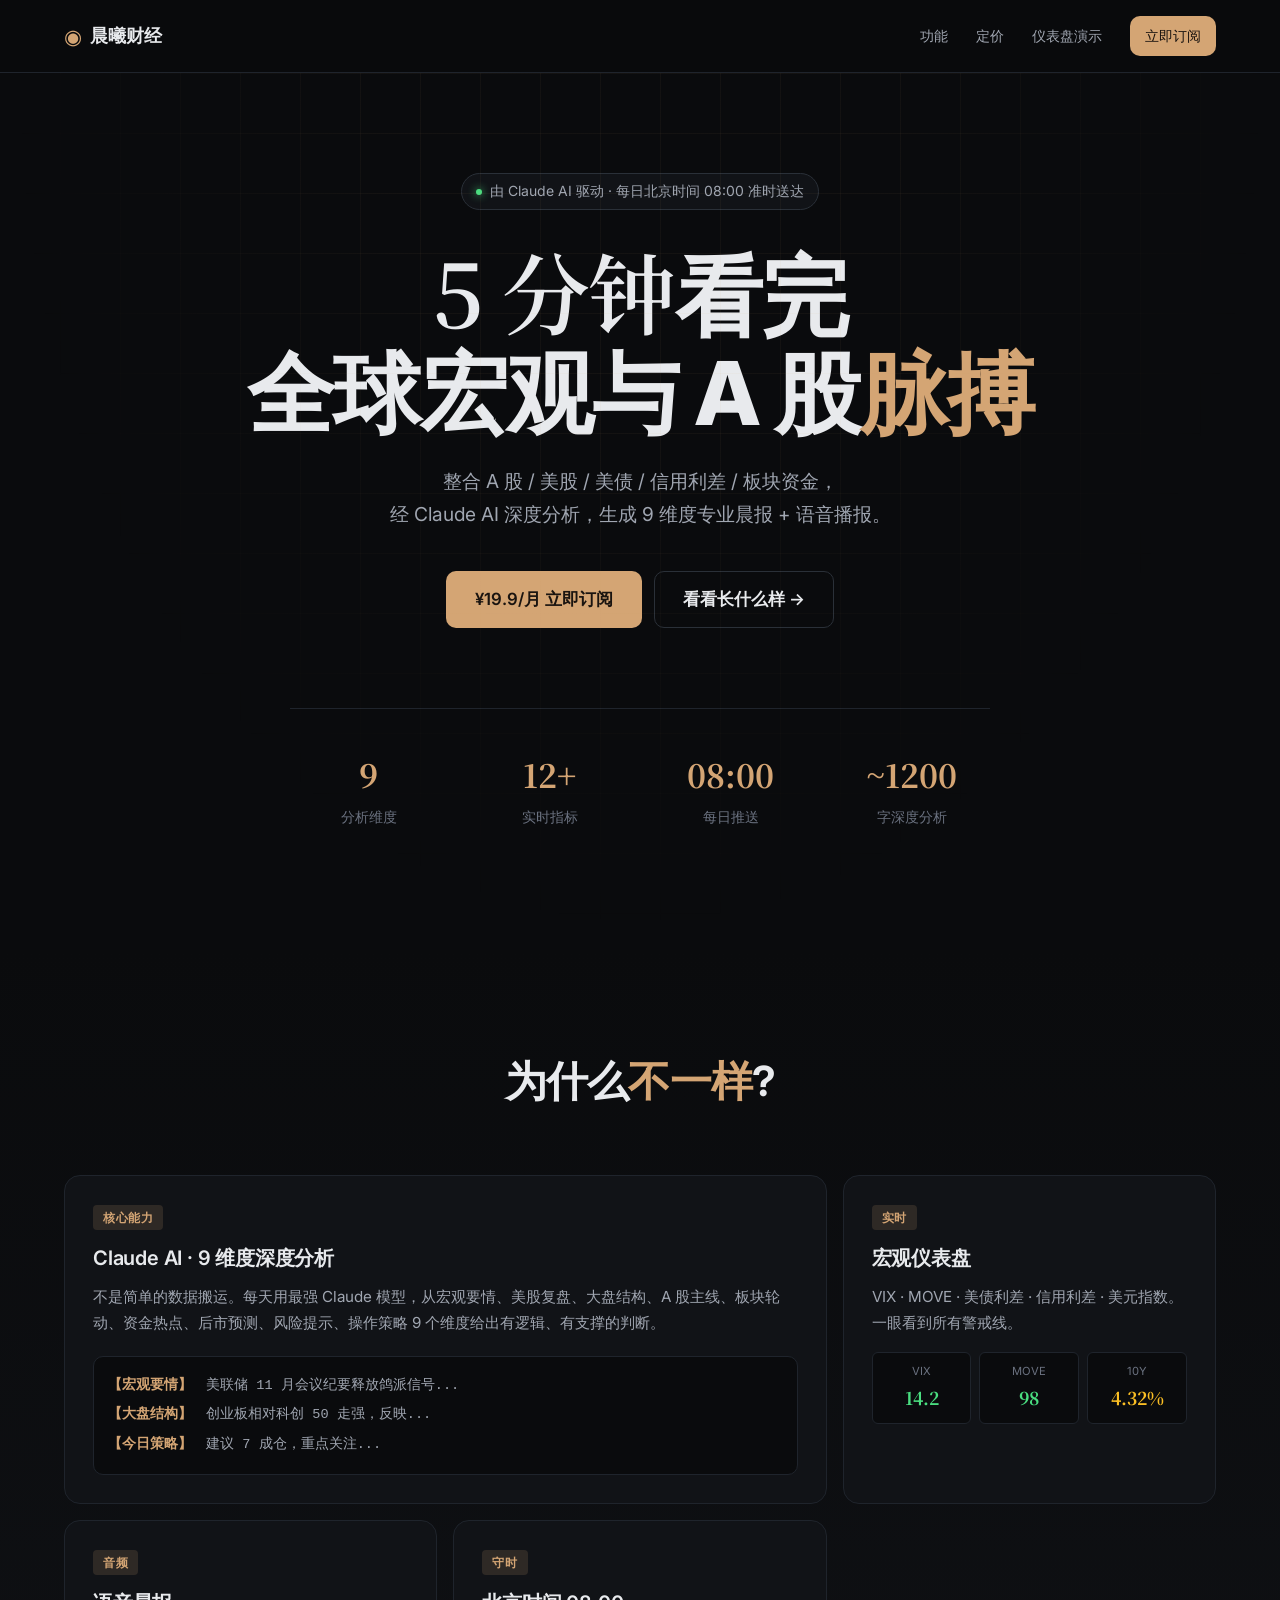
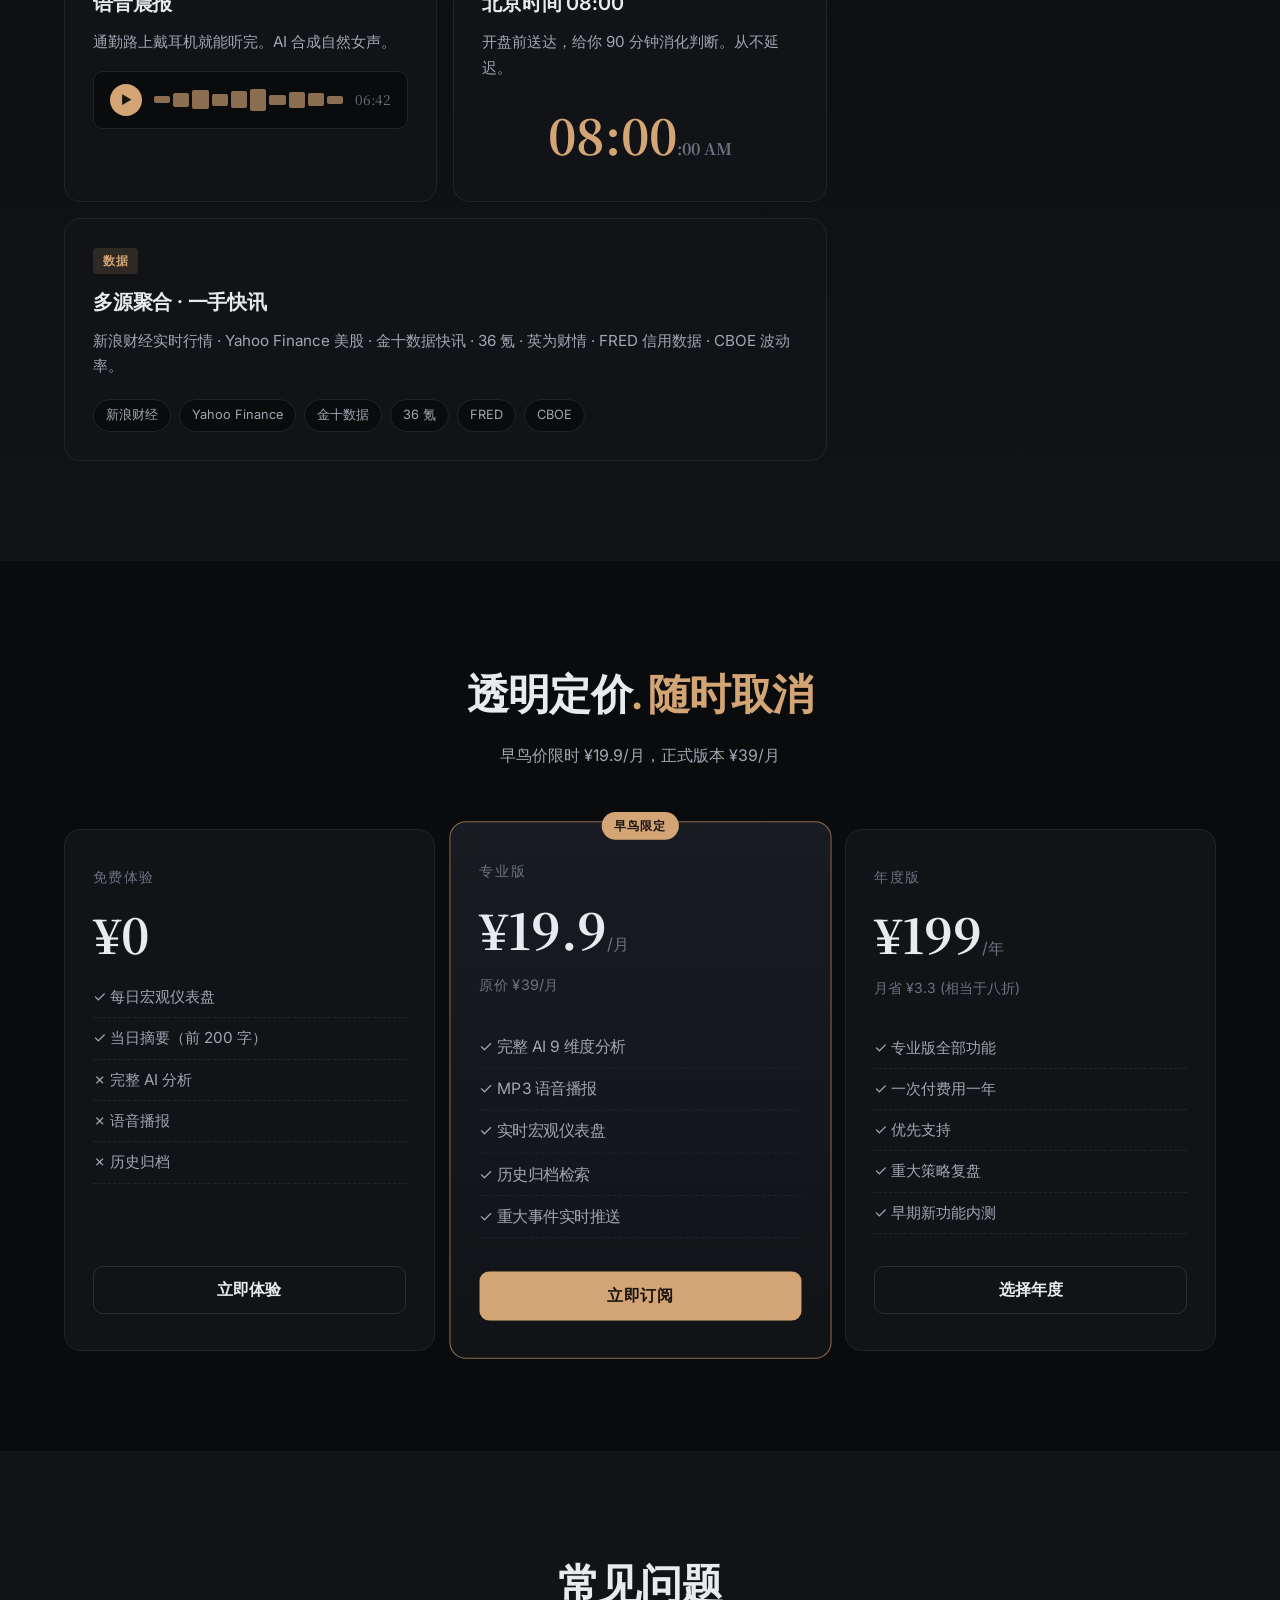
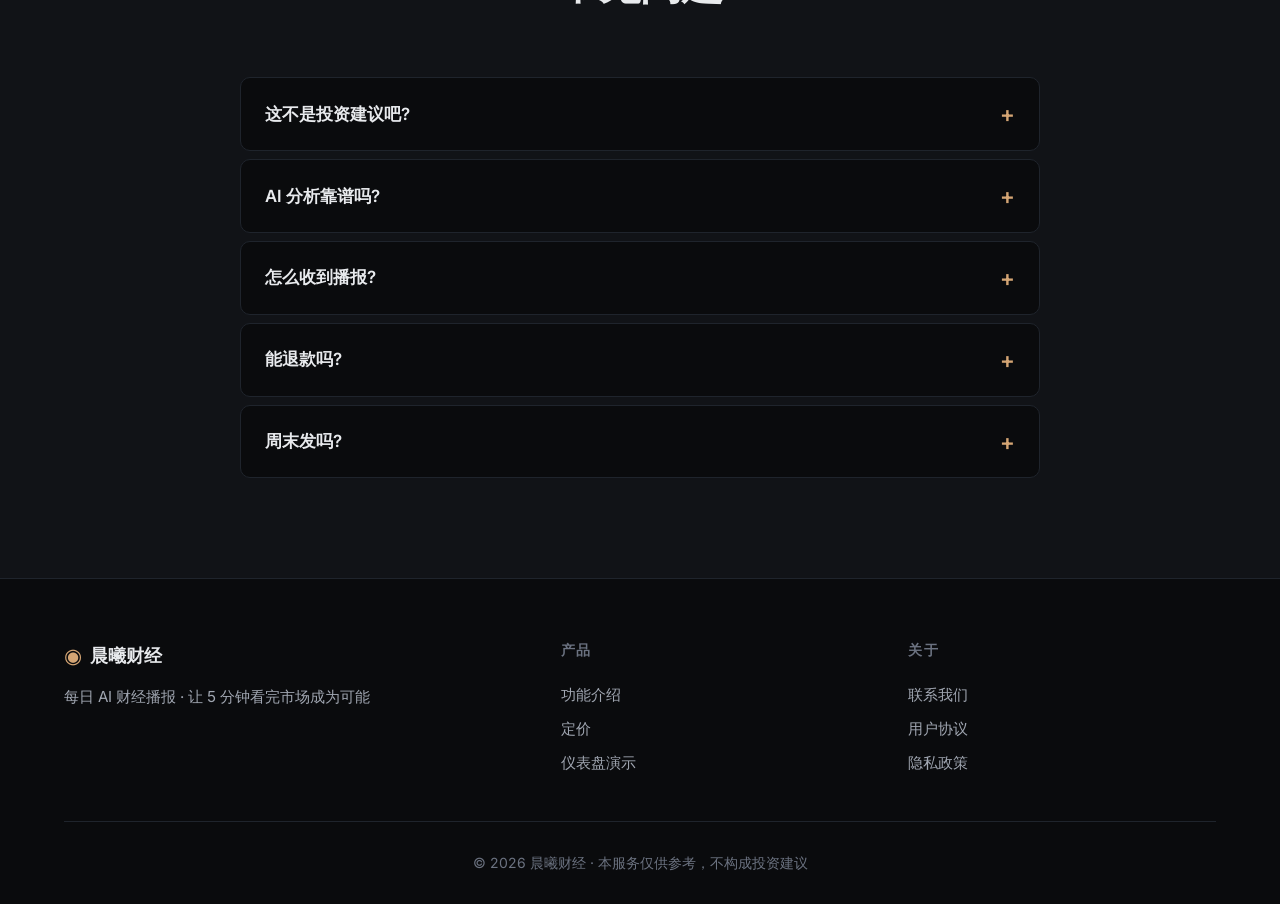
==== index.html @ 28cf6601 "feat: 晨曦财经落地页 + 仪表盘 MVP" ====
<!DOCTYPE html>
<html lang="zh-CN">
<head>
<meta charset="UTF-8">
<meta name="viewport" content="width=device-width, initial-scale=1.0">
<title>晨曦财经 · 每日 AI 财经播报</title>
<meta name="description" content="每日 AI 深度分析 + 实时宏观仪表盘。早上 8 点准时送达，让你 5 分钟看完全市场。">
<link rel="preconnect" href="https://fonts.googleapis.com">
<link rel="preconnect" href="https://fonts.gstatic.com" crossorigin>
<link href="https://fonts.googleapis.com/css2?family=Inter:wght@400;500;600;700;800&family=Noto+Serif+SC:wght@400;600;700&display=swap" rel="stylesheet">
<link rel="stylesheet" href="styles.css">
</head>
<body>

<!-- NAVBAR -->
<nav class="nav">
  <div class="container nav-inner">
    <a href="/" class="logo">
      <span class="logo-mark">◉</span>
      <span class="logo-text">晨曦财经</span>
    </a>
    <div class="nav-links">
      <a href="#features">功能</a>
      <a href="#pricing">定价</a>
      <a href="dashboard.html">仪表盘演示</a>
      <a href="#" class="btn-primary btn-sm">立即订阅</a>
    </div>
  </div>
</nav>

<!-- HERO -->
<section class="hero">
  <div class="container hero-inner">
    <div class="hero-tag">
      <span class="dot"></span>
      由 Claude AI 驱动 · 每日北京时间 08:00 准时送达
    </div>

    <h1 class="hero-title">
      <span class="serif">5 分钟</span>看完<br>
      全球宏观与 A 股<span class="accent">脉搏</span>
    </h1>

    <p class="hero-desc">
      整合 A 股 / 美股 / 美债 / 信用利差 / 板块资金，<br>
      经 Claude AI 深度分析，生成 9 维度专业晨报 + 语音播报。
    </p>

    <div class="hero-cta">
      <a href="#pricing" class="btn-primary btn-lg">¥19.9/月 立即订阅</a>
      <a href="dashboard.html" class="btn-ghost btn-lg">看看长什么样 →</a>
    </div>

    <div class="hero-meta">
      <div class="meta-item"><span class="meta-num">9</span><span class="meta-label">分析维度</span></div>
      <div class="meta-item"><span class="meta-num">12+</span><span class="meta-label">实时指标</span></div>
      <div class="meta-item"><span class="meta-num">08:00</span><span class="meta-label">每日推送</span></div>
      <div class="meta-item"><span class="meta-num">~1200</span><span class="meta-label">字深度分析</span></div>
    </div>
  </div>

  <!-- 装饰性背景 -->
  <div class="hero-grid"></div>
</section>

<!-- FEATURES (Bento) -->
<section id="features" class="features">
  <div class="container">
    <h2 class="section-title">为什么<span class="accent">不一样</span>?</h2>

    <div class="bento">
      <!-- 大格：AI 分析 -->
      <div class="bento-card span-2">
        <div class="card-tag">核心能力</div>
        <h3>Claude AI · 9 维度深度分析</h3>
        <p>不是简单的数据搬运。每天用最强 Claude 模型，从宏观要情、美股复盘、大盘结构、A 股主线、板块轮动、资金热点、后市预测、风险提示、操作策略 9 个维度给出有逻辑、有支撑的判断。</p>
        <div class="card-demo">
          <div class="demo-line"><span class="demo-tag">【宏观要情】</span> 美联储 11 月会议纪要释放鸽派信号...</div>
          <div class="demo-line"><span class="demo-tag">【大盘结构】</span> 创业板相对科创 50 走强，反映...</div>
          <div class="demo-line"><span class="demo-tag">【今日策略】</span> 建议 7 成仓，重点关注...</div>
        </div>
      </div>

      <!-- 仪表盘 -->
      <div class="bento-card">
        <div class="card-tag">实时</div>
        <h3>宏观仪表盘</h3>
        <p>VIX · MOVE · 美债利差 · 信用利差 · 美元指数。一眼看到所有警戒线。</p>
        <div class="indicator-mini">
          <div class="ind"><span>VIX</span><b class="green">14.2</b></div>
          <div class="ind"><span>MOVE</span><b class="green">98</b></div>
          <div class="ind"><span>10Y</span><b class="amber">4.32%</b></div>
        </div>
      </div>

      <!-- 语音播报 -->
      <div class="bento-card">
        <div class="card-tag">音频</div>
        <h3>语音晨报</h3>
        <p>通勤路上戴耳机就能听完。AI 合成自然女声。</p>
        <div class="audio-mock">
          <div class="audio-btn">▶</div>
          <div class="audio-wave">
            <span></span><span></span><span></span><span></span><span></span>
            <span></span><span></span><span></span><span></span><span></span>
          </div>
          <div class="audio-time">06:42</div>
        </div>
      </div>

      <!-- 准时 -->
      <div class="bento-card">
        <div class="card-tag">守时</div>
        <h3>北京时间 08:00</h3>
        <p>开盘前送达，给你 90 分钟消化判断。从不延迟。</p>
        <div class="time-mock">08:00<small>:00 AM</small></div>
      </div>

      <!-- 数据来源 -->
      <div class="bento-card span-2">
        <div class="card-tag">数据</div>
        <h3>多源聚合 · 一手快讯</h3>
        <p>新浪财经实时行情 · Yahoo Finance 美股 · 金十数据快讯 · 36 氪 · 英为财情 · FRED 信用数据 · CBOE 波动率。</p>
        <div class="sources">
          <span>新浪财经</span><span>Yahoo Finance</span><span>金十数据</span>
          <span>36 氪</span><span>FRED</span><span>CBOE</span>
        </div>
      </div>
    </div>
  </div>
</section>

<!-- PRICING -->
<section id="pricing" class="pricing">
  <div class="container">
    <h2 class="section-title">透明定价<span class="accent">. 随时取消</span></h2>
    <p class="section-desc">早鸟价限时 ¥19.9/月，正式版本 ¥39/月</p>

    <div class="plans">
      <div class="plan">
        <div class="plan-name">免费体验</div>
        <div class="plan-price">¥0</div>
        <ul class="plan-feat">
          <li>✓ 每日宏观仪表盘</li>
          <li>✓ 当日摘要（前 200 字）</li>
          <li>✗ 完整 AI 分析</li>
          <li>✗ 语音播报</li>
          <li>✗ 历史归档</li>
        </ul>
        <a href="#" class="btn-ghost btn-full">立即体验</a>
      </div>

      <div class="plan plan-pro">
        <div class="plan-badge">早鸟限定</div>
        <div class="plan-name">专业版</div>
        <div class="plan-price">¥19.9<small>/月</small></div>
        <div class="plan-old">原价 ¥39/月</div>
        <ul class="plan-feat">
          <li>✓ 完整 AI 9 维度分析</li>
          <li>✓ MP3 语音播报</li>
          <li>✓ 实时宏观仪表盘</li>
          <li>✓ 历史归档检索</li>
          <li>✓ 重大事件实时推送</li>
        </ul>
        <a href="#" class="btn-primary btn-full">立即订阅</a>
      </div>

      <div class="plan">
        <div class="plan-name">年度版</div>
        <div class="plan-price">¥199<small>/年</small></div>
        <div class="plan-old">月省 ¥3.3 (相当于八折)</div>
        <ul class="plan-feat">
          <li>✓ 专业版全部功能</li>
          <li>✓ 一次付费用一年</li>
          <li>✓ 优先支持</li>
          <li>✓ 重大策略复盘</li>
          <li>✓ 早期新功能内测</li>
        </ul>
        <a href="#" class="btn-ghost btn-full">选择年度</a>
      </div>
    </div>
  </div>
</section>

<!-- FAQ -->
<section class="faq">
  <div class="container">
    <h2 class="section-title">常见问题</h2>
    <div class="faq-list">
      <details>
        <summary>这不是投资建议吧?</summary>
        <p>对，本服务仅提供市场信息与 AI 分析参考，不构成任何投资建议。投资有风险，决策请自负。</p>
      </details>
      <details>
        <summary>AI 分析靠谱吗?</summary>
        <p>我们用的是 Anthropic Claude 旗舰模型，是目前公认推理能力最强的 AI 之一。它不预测涨跌，而是帮你结构化梳理当天的关键信息和影响逻辑。</p>
      </details>
      <details>
        <summary>怎么收到播报?</summary>
        <p>每天 08:00 你会在本网站看到当日完整播报。也可以扫码绑定微信，新内容实时通知。</p>
      </details>
      <details>
        <summary>能退款吗?</summary>
        <p>订阅后 7 天内全额退款，无需理由。</p>
      </details>
      <details>
        <summary>周末发吗?</summary>
        <p>工作日每天发。周末发周度复盘版。</p>
      </details>
    </div>
  </div>
</section>

<!-- FOOTER -->
<footer class="footer">
  <div class="container">
    <div class="footer-top">
      <div class="footer-brand">
        <div class="logo">
          <span class="logo-mark">◉</span>
          <span class="logo-text">晨曦财经</span>
        </div>
        <p>每日 AI 财经播报 · 让 5 分钟看完市场成为可能</p>
      </div>
      <div class="footer-links">
        <div>
          <h5>产品</h5>
          <a href="#features">功能介绍</a>
          <a href="#pricing">定价</a>
          <a href="dashboard.html">仪表盘演示</a>
        </div>
        <div>
          <h5>关于</h5>
          <a href="#">联系我们</a>
          <a href="#">用户协议</a>
          <a href="#">隐私政策</a>
        </div>
      </div>
    </div>
    <div class="footer-bottom">
      © 2026 晨曦财经 · 本服务仅供参考，不构成投资建议
    </div>
  </div>
</footer>

</body>
</html>
---- styles.css ----
/* ──────────────────────────────────────────────────
   晨曦财经 · 设计系统
   暗色金融主题 · 编辑感排版 · 数据驱动配色
   ────────────────────────────────────────────────── */

:root {
  /* 色板 */
  --bg:           #0a0b0d;
  --bg-elev:     #111317;
  --bg-elev-2:   #181b21;
  --border:       #1f242c;
  --border-strong:#2a3038;

  --text:         #e8eaed;
  --text-soft:    #a0a6b1;
  --text-mute:    #6b7280;

  --accent:       #d4a574;       /* 暖金 */
  --accent-soft:  #8a6e4f;
  --accent-glow:  rgba(212,165,116,0.15);

  --green:        #4ade80;
  --red:          #ef4444;
  --amber:        #fbbf24;
  --blue:         #60a5fa;

  /* 字体 */
  --font-sans:  'Inter', 'PingFang SC', system-ui, sans-serif;
  --font-serif: 'Noto Serif SC', 'Source Han Serif SC', serif;

  /* 尺度 */
  --r-sm: 6px;
  --r-md: 10px;
  --r-lg: 16px;
  --r-xl: 24px;

  --tx-hero:  clamp(2.5rem, 1rem + 6vw, 5.5rem);
  --tx-h2:    clamp(1.75rem, 1rem + 2vw, 2.75rem);
  --tx-h3:    1.25rem;
  --tx-body:  1rem;
  --tx-small: 0.875rem;

  --ease:     cubic-bezier(0.16, 1, 0.3, 1);
}

* { box-sizing: border-box; margin: 0; padding: 0; }
html { scroll-behavior: smooth; }

body {
  font-family: var(--font-sans);
  background: var(--bg);
  color: var(--text);
  line-height: 1.6;
  -webkit-font-smoothing: antialiased;
  overflow-x: hidden;
}

.container { max-width: 1200px; margin: 0 auto; padding: 0 24px; }
.serif { font-family: var(--font-serif); font-weight: 600; }
.accent { color: var(--accent); }
.green { color: var(--green); }
.red { color: var(--red); }
.amber { color: var(--amber); }

/* ── 按钮 ── */
.btn-primary, .btn-ghost {
  display: inline-flex;
  align-items: center;
  gap: 6px;
  padding: 10px 20px;
  border-radius: var(--r-md);
  font-weight: 600;
  text-decoration: none;
  transition: transform 0.2s var(--ease), background 0.2s, border-color 0.2s;
  cursor: pointer;
  border: 1px solid transparent;
  font-size: var(--tx-body);
}
.btn-primary {
  background: var(--accent);
  color: #1a1410;
}
.btn-primary:hover {
  background: #e3b787;
  transform: translateY(-1px);
}
.btn-ghost {
  background: transparent;
  color: var(--text);
  border-color: var(--border-strong);
}
.btn-ghost:hover {
  background: var(--bg-elev);
  border-color: var(--accent-soft);
}
.btn-sm  { padding: 8px 14px; font-size: var(--tx-small); }
.btn-lg  { padding: 14px 28px; font-size: 1.05rem; }
.btn-full { width: 100%; justify-content: center; }

/* ── 导航 ── */
.nav {
  position: sticky;
  top: 0;
  z-index: 50;
  background: rgba(10,11,13,0.85);
  backdrop-filter: blur(14px);
  border-bottom: 1px solid var(--border);
}
.nav-inner {
  display: flex;
  justify-content: space-between;
  align-items: center;
  padding-top: 16px;
  padding-bottom: 16px;
}
.logo {
  display: flex;
  align-items: center;
  gap: 8px;
  font-weight: 700;
  font-size: 1.1rem;
  color: var(--text);
  text-decoration: none;
}
.logo-mark {
  color: var(--accent);
  font-size: 1.3rem;
}
.nav-links {
  display: flex;
  align-items: center;
  gap: 28px;
}
.nav-links a {
  color: var(--text-soft);
  text-decoration: none;
  font-size: var(--tx-small);
  font-weight: 500;
  transition: color 0.2s;
}
.nav-links a:hover { color: var(--text); }
.nav-links .btn-primary { color: #1a1410; }

/* ── HERO ── */
.hero {
  position: relative;
  padding: 100px 0 120px;
  overflow: hidden;
}
.hero-grid {
  position: absolute;
  inset: 0;
  background-image:
    linear-gradient(rgba(212,165,116,0.05) 1px, transparent 1px),
    linear-gradient(90deg, rgba(212,165,116,0.05) 1px, transparent 1px);
  background-size: 60px 60px;
  mask-image: radial-gradient(ellipse at top, black 30%, transparent 70%);
  pointer-events: none;
}
.hero-inner {
  position: relative;
  text-align: center;
}
.hero-tag {
  display: inline-flex;
  align-items: center;
  gap: 8px;
  padding: 6px 14px;
  background: var(--bg-elev);
  border: 1px solid var(--border-strong);
  border-radius: 999px;
  font-size: var(--tx-small);
  color: var(--text-soft);
  margin-bottom: 32px;
}
.hero-tag .dot {
  width: 6px;
  height: 6px;
  border-radius: 50%;
  background: var(--green);
  box-shadow: 0 0 8px var(--green);
  animation: pulse 2s infinite;
}
@keyframes pulse {
  0%, 100% { opacity: 1; }
  50% { opacity: 0.5; }
}

.hero-title {
  font-size: var(--tx-hero);
  font-weight: 800;
  line-height: 1.1;
  letter-spacing: -0.02em;
  margin-bottom: 24px;
}
.hero-desc {
  font-size: 1.2rem;
  color: var(--text-soft);
  margin-bottom: 40px;
  line-height: 1.7;
}
.hero-cta {
  display: flex;
  justify-content: center;
  gap: 12px;
  flex-wrap: wrap;
  margin-bottom: 80px;
}
.hero-meta {
  display: grid;
  grid-template-columns: repeat(4, 1fr);
  gap: 24px;
  max-width: 700px;
  margin: 0 auto;
  padding-top: 40px;
  border-top: 1px solid var(--border);
}
.meta-item {
  display: flex;
  flex-direction: column;
  gap: 6px;
}
.meta-num {
  font-family: var(--font-serif);
  font-size: 2rem;
  font-weight: 700;
  color: var(--accent);
}
.meta-label {
  font-size: var(--tx-small);
  color: var(--text-mute);
}

/* ── 区段通用 ── */
section { padding: 100px 0; }
.section-title {
  font-size: var(--tx-h2);
  font-weight: 700;
  text-align: center;
  margin-bottom: 16px;
  letter-spacing: -0.02em;
}
.section-desc {
  text-align: center;
  color: var(--text-soft);
  margin-bottom: 60px;
}

/* ── FEATURES (Bento) ── */
.features { background: linear-gradient(180deg, var(--bg) 0%, var(--bg-elev) 100%); }
.bento {
  display: grid;
  grid-template-columns: repeat(3, 1fr);
  gap: 16px;
  margin-top: 60px;
}
.bento-card {
  background: var(--bg-elev);
  border: 1px solid var(--border);
  border-radius: var(--r-lg);
  padding: 28px;
  transition: border-color 0.3s var(--ease), transform 0.3s var(--ease);
  position: relative;
  overflow: hidden;
}
.bento-card:hover {
  border-color: var(--accent-soft);
  transform: translateY(-2px);
}
.bento-card.span-2 { grid-column: span 2; }
.card-tag {
  display: inline-block;
  padding: 3px 10px;
  background: var(--accent-glow);
  color: var(--accent);
  border-radius: 4px;
  font-size: 0.75rem;
  font-weight: 600;
  margin-bottom: 12px;
  letter-spacing: 0.05em;
}
.bento-card h3 {
  font-size: var(--tx-h3);
  font-weight: 600;
  margin-bottom: 10px;
  letter-spacing: -0.01em;
}
.bento-card p {
  color: var(--text-soft);
  font-size: 0.95rem;
  line-height: 1.7;
}

.card-demo {
  margin-top: 20px;
  background: var(--bg);
  border: 1px solid var(--border);
  border-radius: var(--r-md);
  padding: 14px;
  font-family: 'SF Mono', Consolas, monospace;
  font-size: 0.85rem;
}
.demo-line {
  padding: 4px 0;
  color: var(--text-soft);
}
.demo-tag {
  color: var(--accent);
  font-weight: 600;
  margin-right: 6px;
}

.indicator-mini {
  display: flex;
  gap: 8px;
  margin-top: 16px;
}
.ind {
  flex: 1;
  background: var(--bg);
  border: 1px solid var(--border);
  border-radius: var(--r-sm);
  padding: 10px;
  text-align: center;
}
.ind span {
  display: block;
  font-size: 0.7rem;
  color: var(--text-mute);
  margin-bottom: 4px;
}
.ind b {
  font-family: var(--font-serif);
  font-size: 1.1rem;
}

.audio-mock {
  display: flex;
  align-items: center;
  gap: 12px;
  background: var(--bg);
  border: 1px solid var(--border);
  border-radius: var(--r-md);
  padding: 12px 16px;
  margin-top: 16px;
}
.audio-btn {
  width: 32px;
  height: 32px;
  border-radius: 50%;
  background: var(--accent);
  color: #1a1410;
  display: flex;
  align-items: center;
  justify-content: center;
  font-size: 12px;
  flex-shrink: 0;
}
.audio-wave {
  display: flex;
  flex: 1;
  gap: 3px;
  align-items: center;
  height: 24px;
}
.audio-wave span {
  flex: 1;
  background: var(--accent-soft);
  border-radius: 2px;
  animation: wave 1.2s infinite ease-in-out;
}
.audio-wave span:nth-child(1) { height: 30%; animation-delay: 0.0s; }
.audio-wave span:nth-child(2) { height: 60%; animation-delay: 0.1s; }
.audio-wave span:nth-child(3) { height: 80%; animation-delay: 0.2s; }
.audio-wave span:nth-child(4) { height: 50%; animation-delay: 0.3s; }
.audio-wave span:nth-child(5) { height: 70%; animation-delay: 0.4s; }
.audio-wave span:nth-child(6) { height: 90%; animation-delay: 0.5s; }
.audio-wave span:nth-child(7) { height: 40%; animation-delay: 0.6s; }
.audio-wave span:nth-child(8) { height: 65%; animation-delay: 0.7s; }
.audio-wave span:nth-child(9) { height: 55%; animation-delay: 0.8s; }
.audio-wave span:nth-child(10){ height: 35%; animation-delay: 0.9s; }
@keyframes wave {
  0%, 100% { transform: scaleY(0.4); }
  50% { transform: scaleY(1); }
}
.audio-time {
  font-family: var(--font-serif);
  color: var(--text-mute);
  font-size: 0.85rem;
}

.time-mock {
  font-family: var(--font-serif);
  font-size: 3rem;
  font-weight: 700;
  color: var(--accent);
  margin-top: 16px;
  text-align: center;
}
.time-mock small {
  font-size: 1rem;
  color: var(--text-mute);
}

.sources {
  display: flex;
  flex-wrap: wrap;
  gap: 8px;
  margin-top: 20px;
}
.sources span {
  padding: 5px 12px;
  background: var(--bg);
  border: 1px solid var(--border);
  border-radius: 999px;
  font-size: 0.8rem;
  color: var(--text-soft);
}

/* ── PRICING ── */
.pricing { background: var(--bg); }
.plans {
  display: grid;
  grid-template-columns: repeat(3, 1fr);
  gap: 20px;
  margin-top: 60px;
}
.plan {
  background: var(--bg-elev);
  border: 1px solid var(--border);
  border-radius: var(--r-lg);
  padding: 36px 28px;
  position: relative;
  display: flex;
  flex-direction: column;
}
.plan-pro {
  background: linear-gradient(180deg, var(--bg-elev-2), var(--bg-elev));
  border-color: var(--accent-soft);
  transform: scale(1.03);
}
.plan-badge {
  position: absolute;
  top: -10px;
  left: 50%;
  transform: translateX(-50%);
  background: var(--accent);
  color: #1a1410;
  font-size: 0.75rem;
  font-weight: 700;
  padding: 4px 12px;
  border-radius: 999px;
  letter-spacing: 0.05em;
}
.plan-name {
  font-size: var(--tx-small);
  color: var(--text-mute);
  text-transform: uppercase;
  letter-spacing: 0.1em;
  margin-bottom: 8px;
}
.plan-price {
  font-family: var(--font-serif);
  font-size: 3rem;
  font-weight: 700;
  color: var(--text);
  margin-bottom: 4px;
}
.plan-price small {
  font-size: 1rem;
  color: var(--text-mute);
  font-weight: 400;
  font-family: var(--font-sans);
}
.plan-old {
  font-size: var(--tx-small);
  color: var(--text-mute);
  margin-bottom: 28px;
}
.plan-feat {
  list-style: none;
  margin-bottom: 32px;
  flex: 1;
}
.plan-feat li {
  padding: 8px 0;
  font-size: 0.95rem;
  color: var(--text-soft);
  border-bottom: 1px dashed var(--border);
}

/* ── FAQ ── */
.faq { background: var(--bg-elev); }
.faq-list {
  max-width: 800px;
  margin: 60px auto 0;
  display: flex;
  flex-direction: column;
  gap: 8px;
}
.faq details {
  background: var(--bg);
  border: 1px solid var(--border);
  border-radius: var(--r-md);
  padding: 18px 24px;
  transition: border-color 0.2s;
}
.faq details[open] {
  border-color: var(--accent-soft);
}
.faq summary {
  cursor: pointer;
  font-weight: 600;
  font-size: 1.05rem;
  list-style: none;
  display: flex;
  justify-content: space-between;
  align-items: center;
}
.faq summary::after {
  content: "+";
  font-size: 1.4rem;
  color: var(--accent);
  transition: transform 0.2s;
}
.faq details[open] summary::after {
  transform: rotate(45deg);
}
.faq details p {
  margin-top: 14px;
  color: var(--text-soft);
  line-height: 1.7;
}

/* ── FOOTER ── */
.footer {
  background: var(--bg);
  border-top: 1px solid var(--border);
  padding: 60px 0 30px;
}
.footer-top {
  display: grid;
  grid-template-columns: 2fr 3fr;
  gap: 60px;
  padding-bottom: 40px;
  border-bottom: 1px solid var(--border);
}
.footer-brand p {
  color: var(--text-soft);
  margin-top: 12px;
  font-size: 0.95rem;
}
.footer-links {
  display: grid;
  grid-template-columns: repeat(2, 1fr);
  gap: 40px;
}
.footer-links h5 {
  font-size: var(--tx-small);
  color: var(--text-mute);
  text-transform: uppercase;
  letter-spacing: 0.1em;
  margin-bottom: 16px;
}
.footer-links a {
  display: block;
  padding: 5px 0;
  color: var(--text-soft);
  text-decoration: none;
  font-size: 0.95rem;
  transition: color 0.2s;
}
.footer-links a:hover { color: var(--accent); }
.footer-bottom {
  text-align: center;
  color: var(--text-mute);
  font-size: var(--tx-small);
  padding-top: 30px;
}

/* ── 响应式 ── */
@media (max-width: 900px) {
  .nav-links a:not(.btn-primary) { display: none; }
  .hero { padding: 60px 0 80px; }
  .hero-meta { grid-template-columns: repeat(2, 1fr); gap: 20px; }
  .bento { grid-template-columns: 1fr; }
  .bento-card.span-2 { grid-column: span 1; }
  .plans { grid-template-columns: 1fr; }
  .plan-pro { transform: none; }
  .footer-top { grid-template-columns: 1fr; gap: 40px; }
}
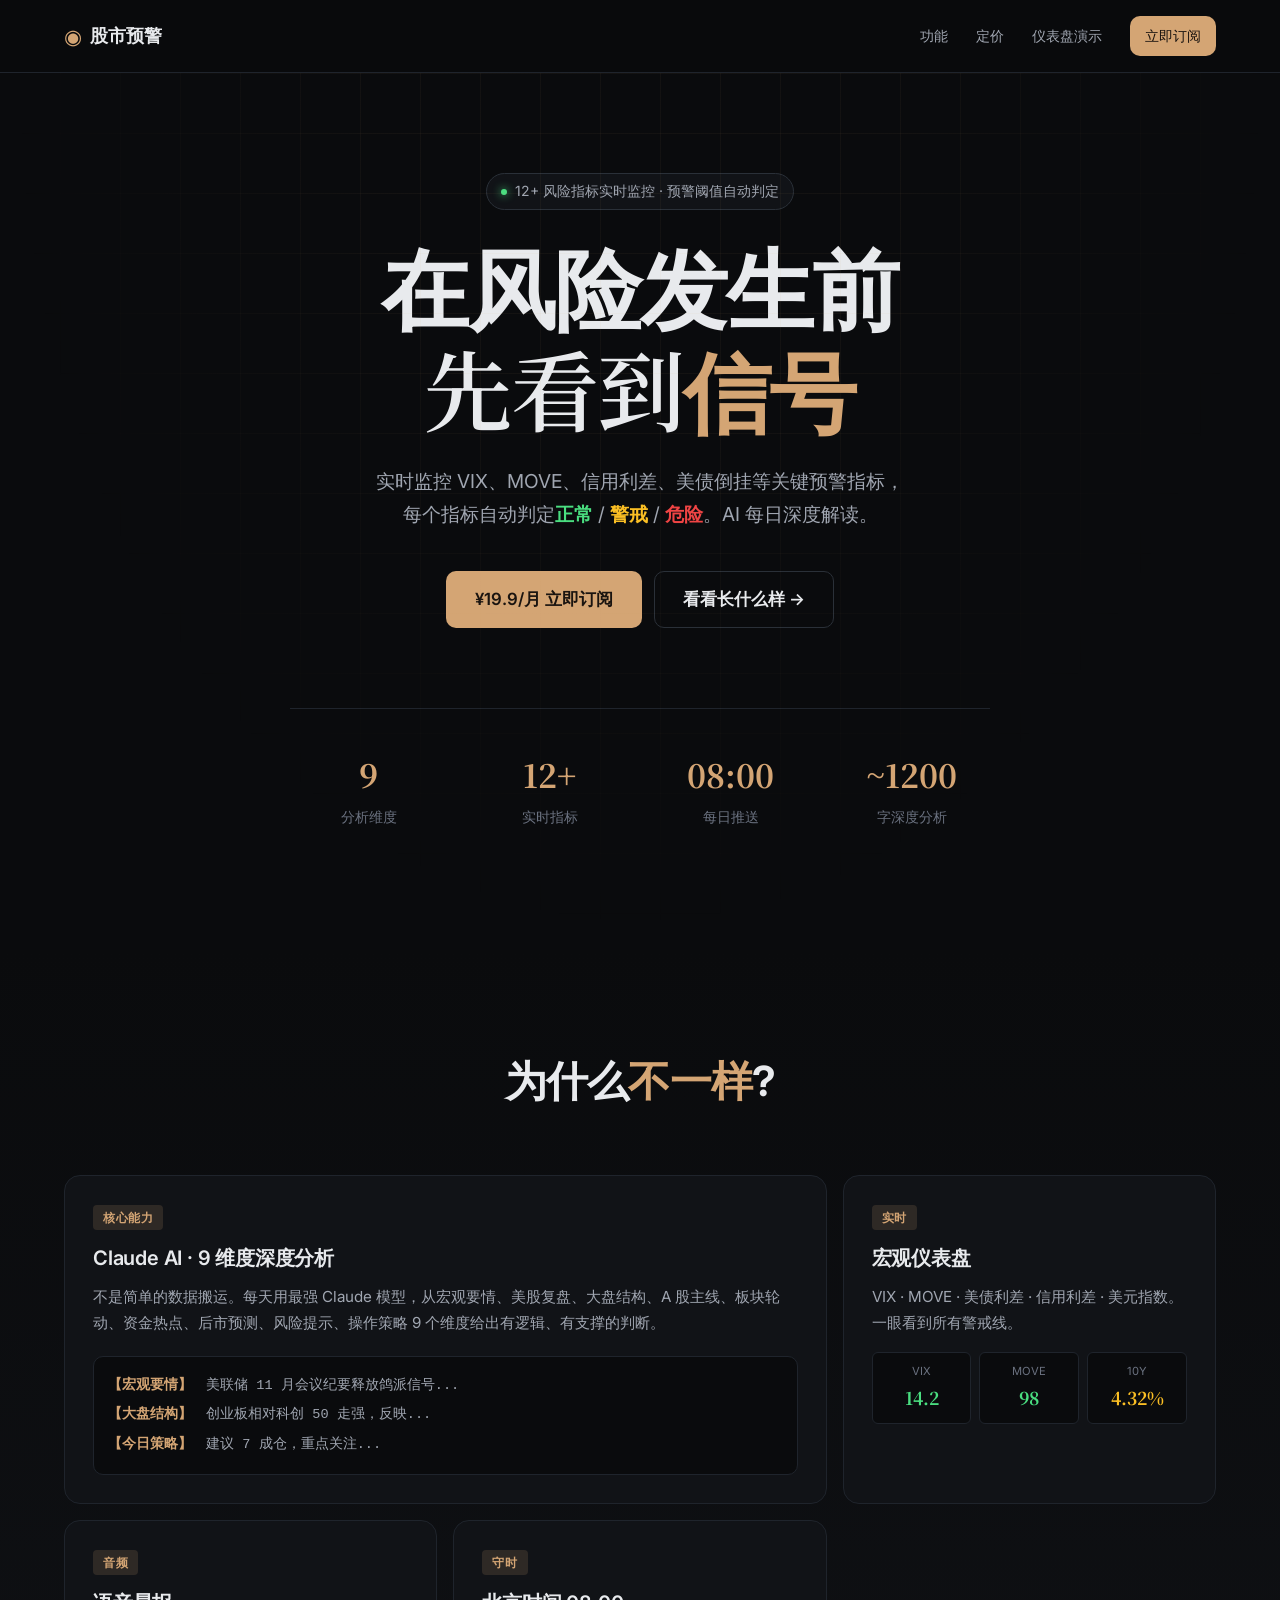
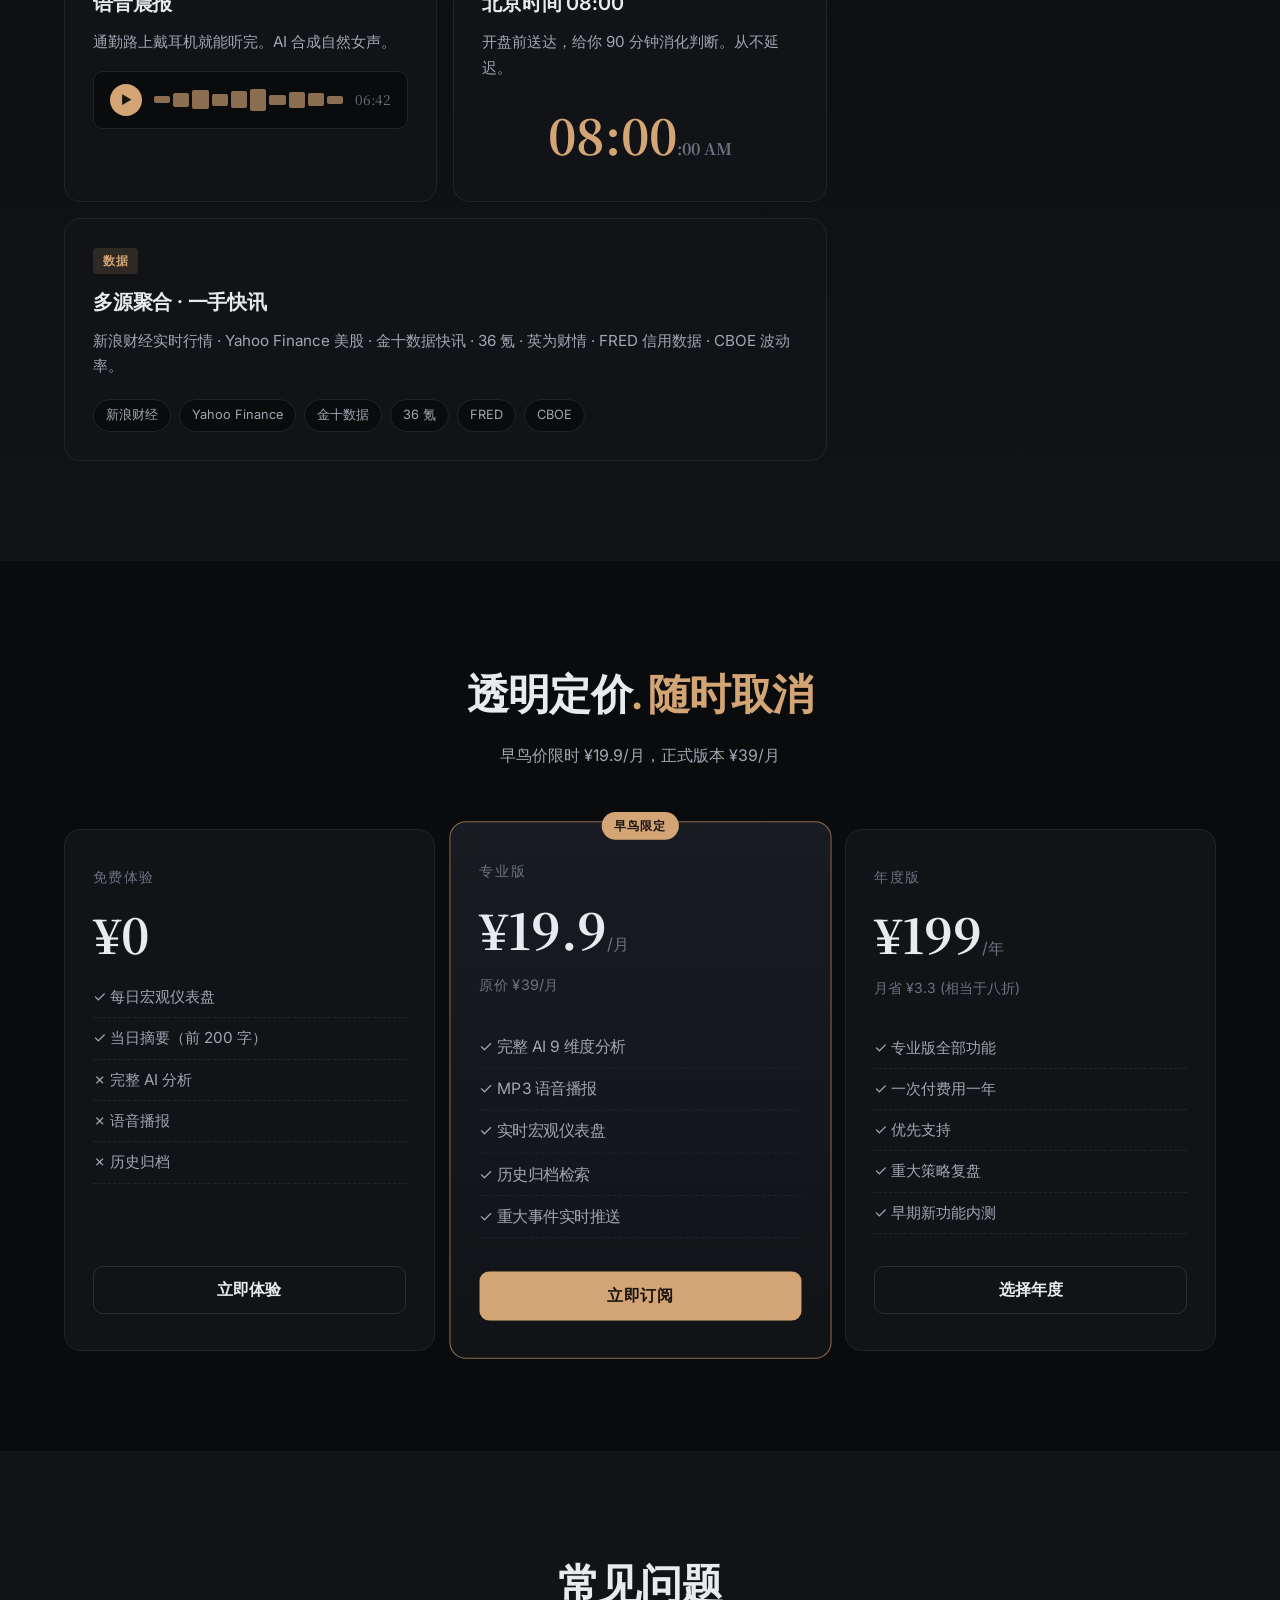
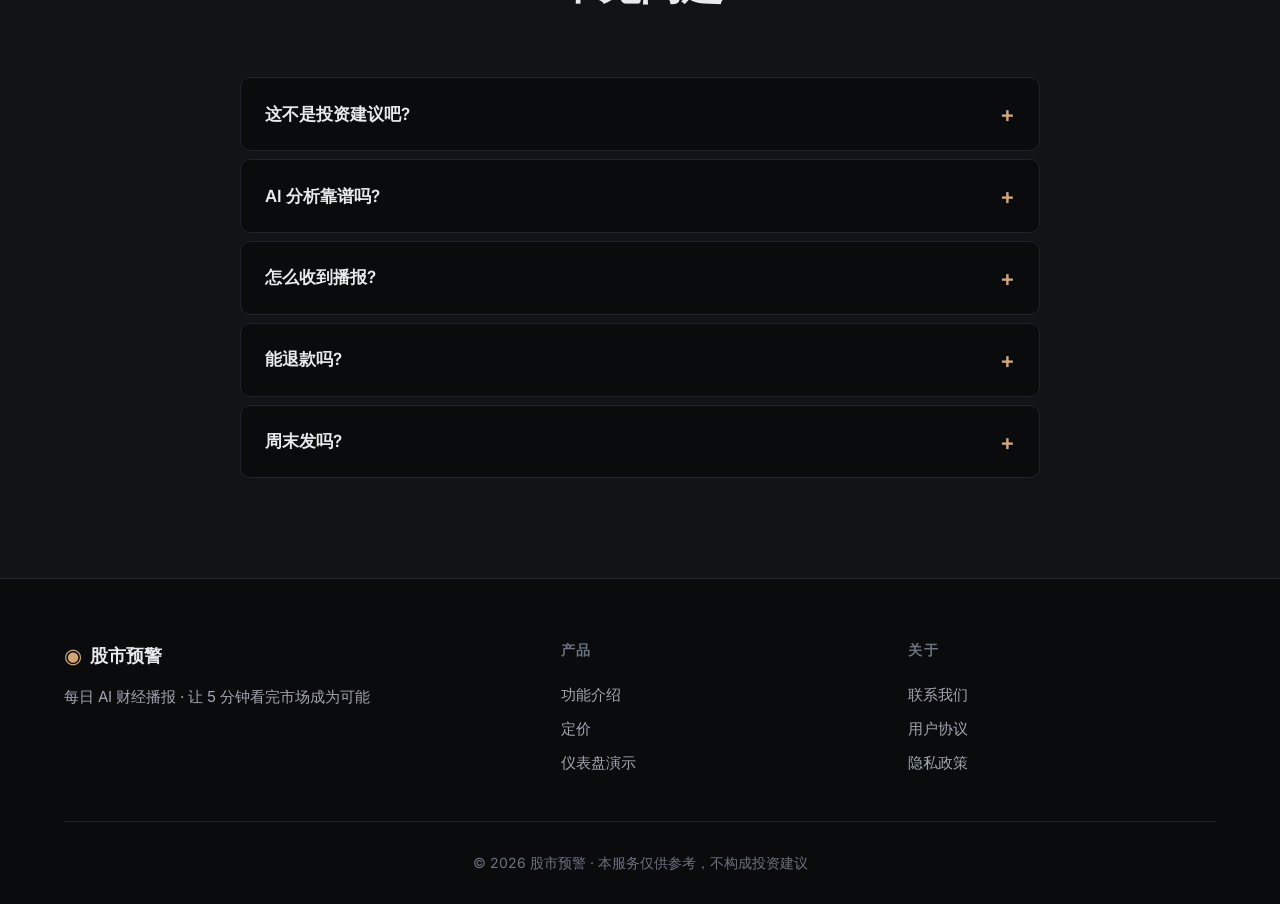
==== commit 80d937c8: "feat: 改名为股市预警，添加指标解释" ====
--- a/index.html
+++ b/index.html
@@ -3,8 +3,8 @@
 <head>
 <meta charset="UTF-8">
 <meta name="viewport" content="width=device-width, initial-scale=1.0">
-<title>晨曦财经 · 每日 AI 财经播报</title>
-<meta name="description" content="每日 AI 深度分析 + 实时宏观仪表盘。早上 8 点准时送达，让你 5 分钟看完全市场。">
+<title>股市预警 · AI 风险预警与每日播报</title>
+<meta name="description" content="实时监控 VIX、MOVE、信用利差等关键预警指标 + AI 每日深度分析。在风险发生前发现它。">
 <link rel="preconnect" href="https://fonts.googleapis.com">
 <link rel="preconnect" href="https://fonts.gstatic.com" crossorigin>
 <link href="https://fonts.googleapis.com/css2?family=Inter:wght@400;500;600;700;800&family=Noto+Serif+SC:wght@400;600;700&display=swap" rel="stylesheet">
@@ -17,7 +17,7 @@
   <div class="container nav-inner">
     <a href="/" class="logo">
       <span class="logo-mark">◉</span>
-      <span class="logo-text">晨曦财经</span>
+      <span class="logo-text">股市预警</span>
     </a>
     <div class="nav-links">
       <a href="#features">功能</a>
@@ -33,17 +33,17 @@
   <div class="container hero-inner">
     <div class="hero-tag">
       <span class="dot"></span>
-      由 Claude AI 驱动 · 每日北京时间 08:00 准时送达
+      12+ 风险指标实时监控 · 预警阈值自动判定
     </div>
 
     <h1 class="hero-title">
-      <span class="serif">5 分钟</span>看完<br>
-      全球宏观与 A 股<span class="accent">脉搏</span>
+      在风险发生前<br>
+      <span class="serif">先看到</span><span class="accent">信号</span>
     </h1>
 
     <p class="hero-desc">
-      整合 A 股 / 美股 / 美债 / 信用利差 / 板块资金，<br>
-      经 Claude AI 深度分析，生成 9 维度专业晨报 + 语音播报。
+      实时监控 VIX、MOVE、信用利差、美债倒挂等关键预警指标，<br>
+      每个指标自动判定<b class="green">正常</b> / <b class="amber">警戒</b> / <b class="red">危险</b>。AI 每日深度解读。
     </p>
 
     <div class="hero-cta">
@@ -218,7 +218,7 @@
       <div class="footer-brand">
         <div class="logo">
           <span class="logo-mark">◉</span>
-          <span class="logo-text">晨曦财经</span>
+          <span class="logo-text">股市预警</span>
         </div>
         <p>每日 AI 财经播报 · 让 5 分钟看完市场成为可能</p>
       </div>
@@ -238,7 +238,7 @@
       </div>
     </div>
     <div class="footer-bottom">
-      © 2026 晨曦财经 · 本服务仅供参考，不构成投资建议
+      © 2026 股市预警 · 本服务仅供参考，不构成投资建议
     </div>
   </div>
 </footer>
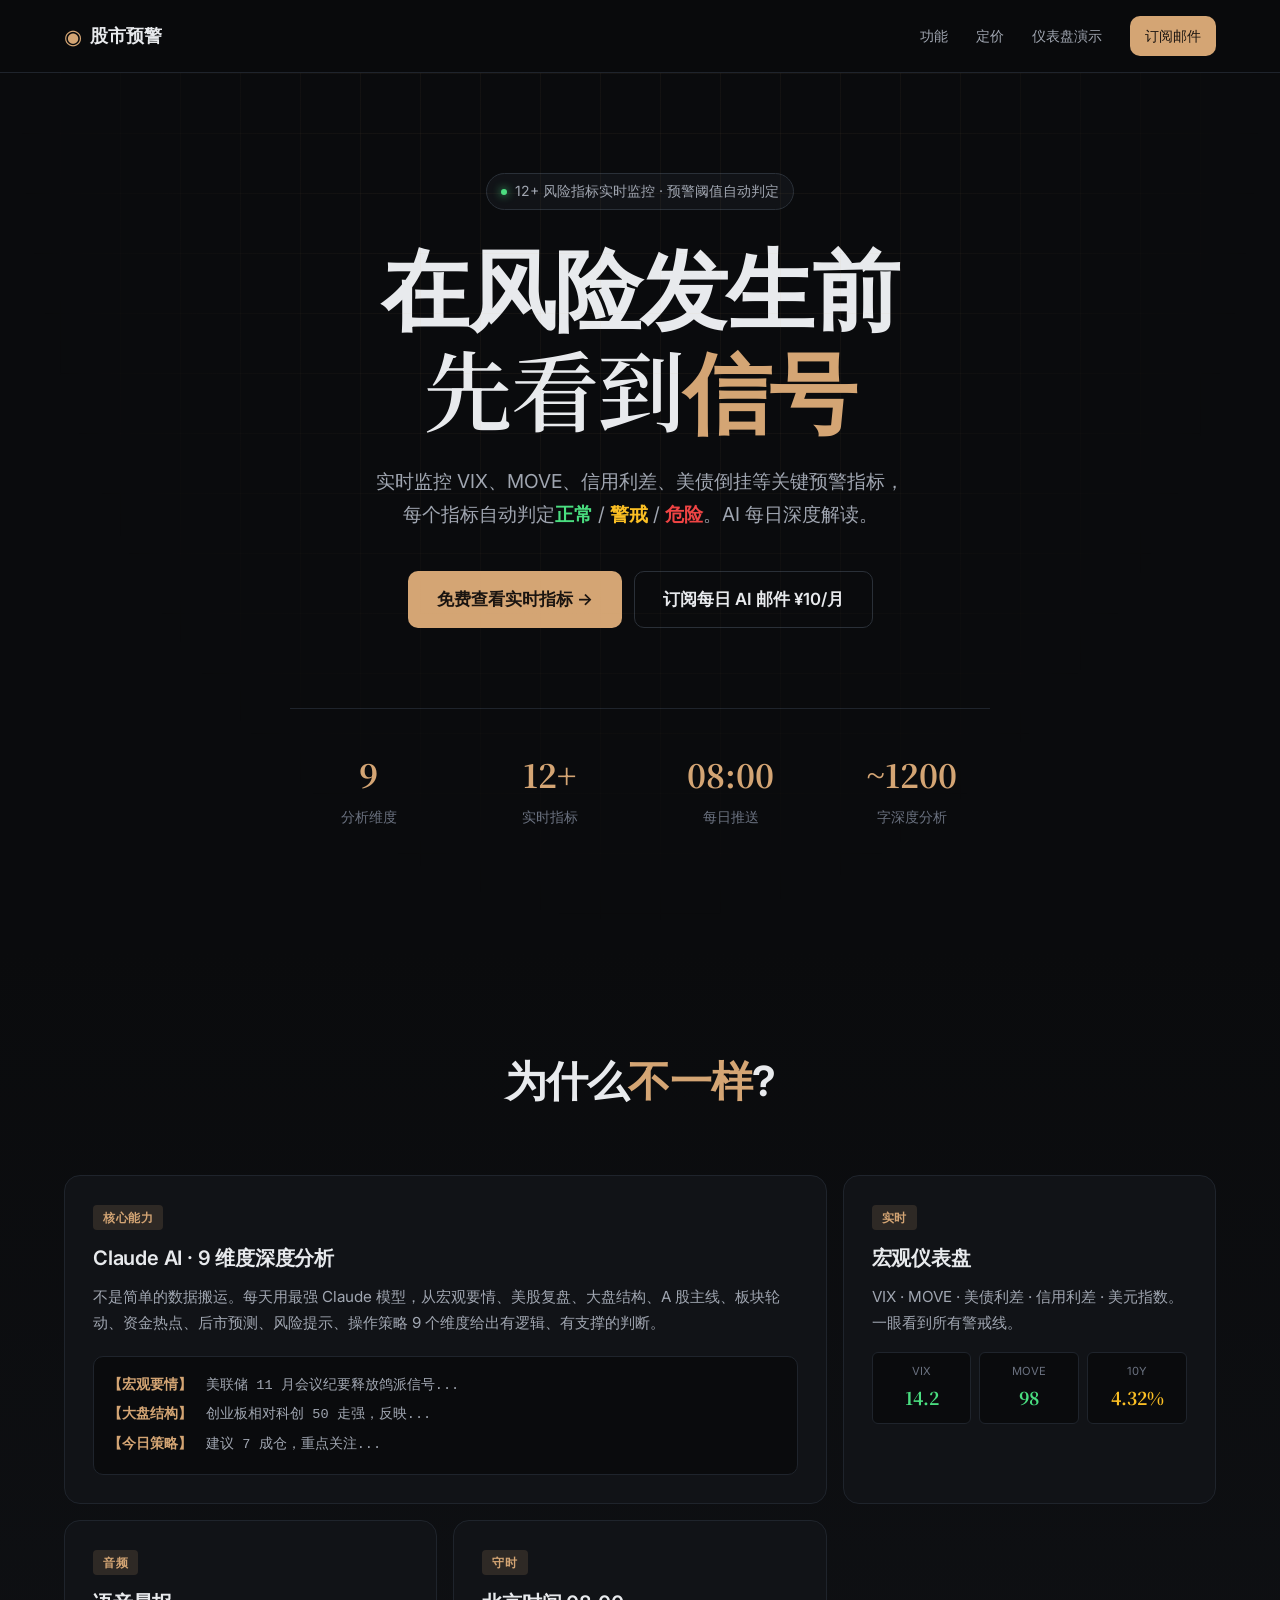
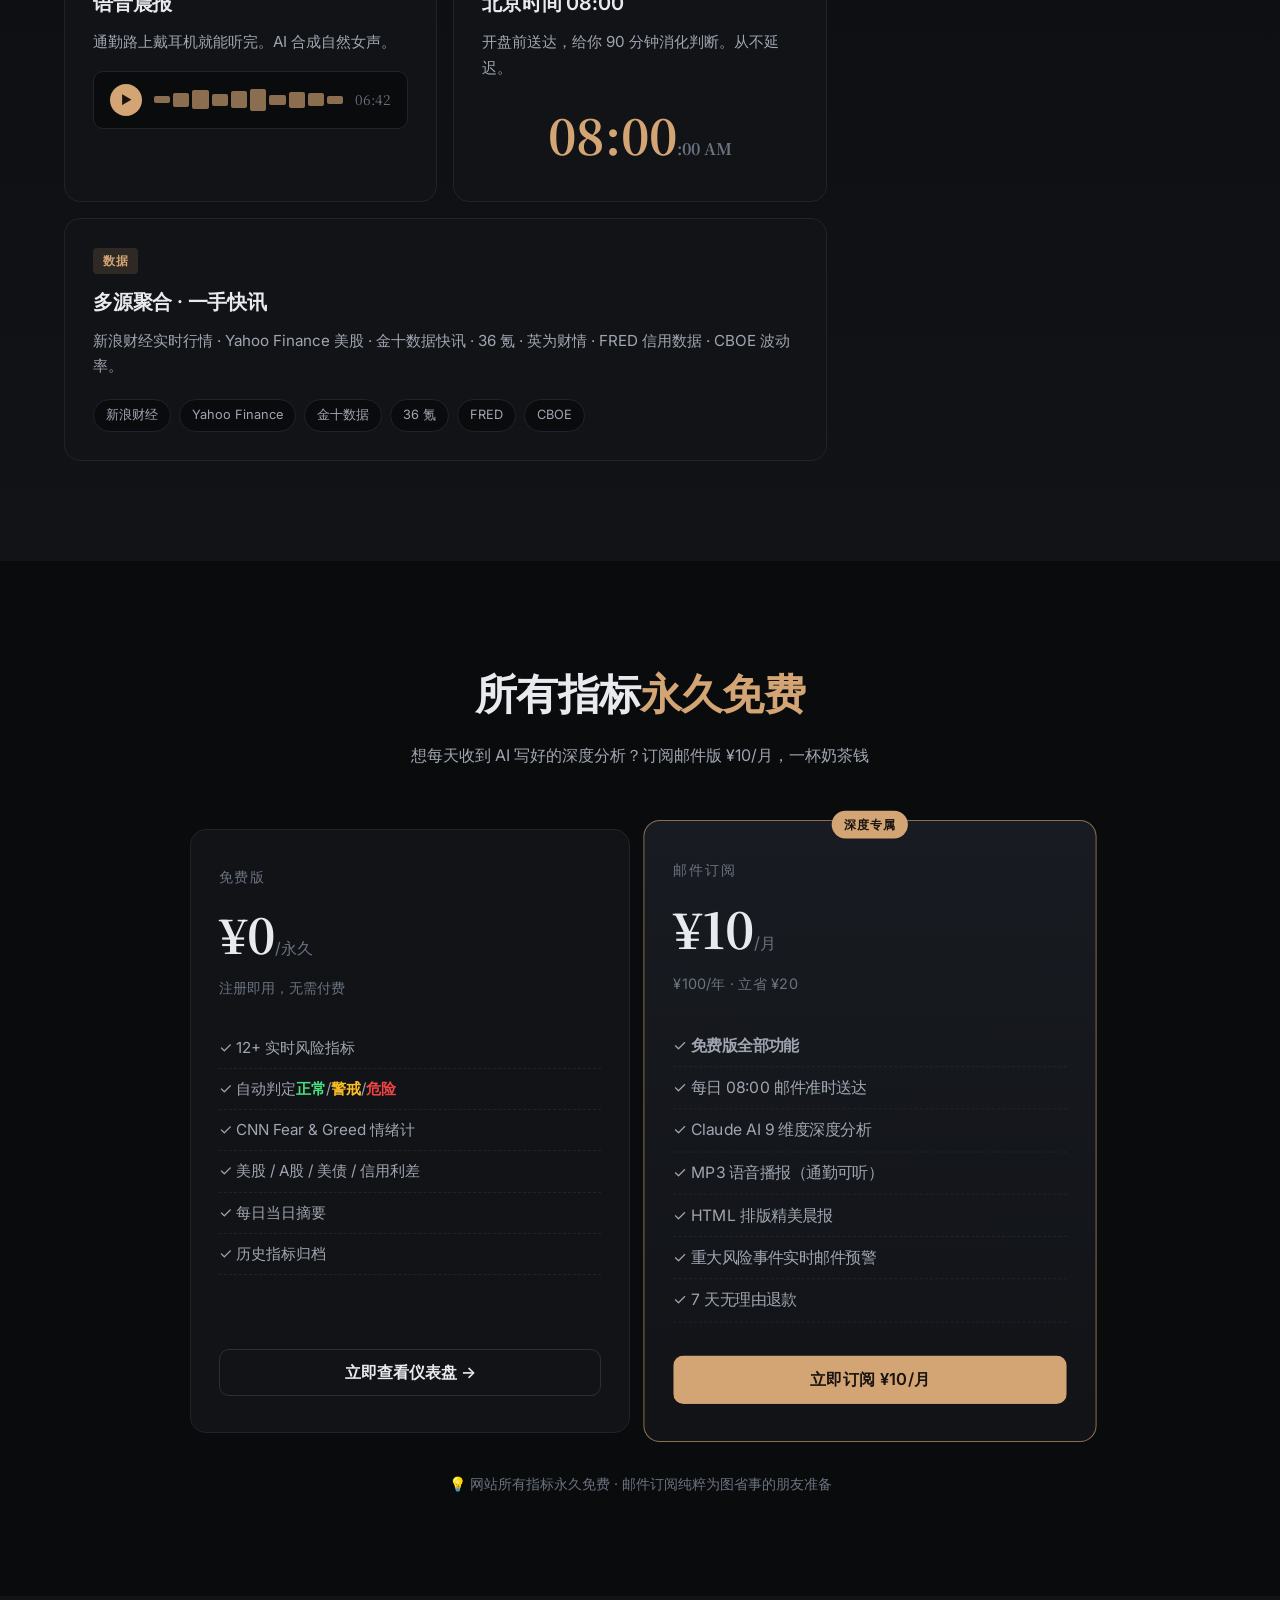
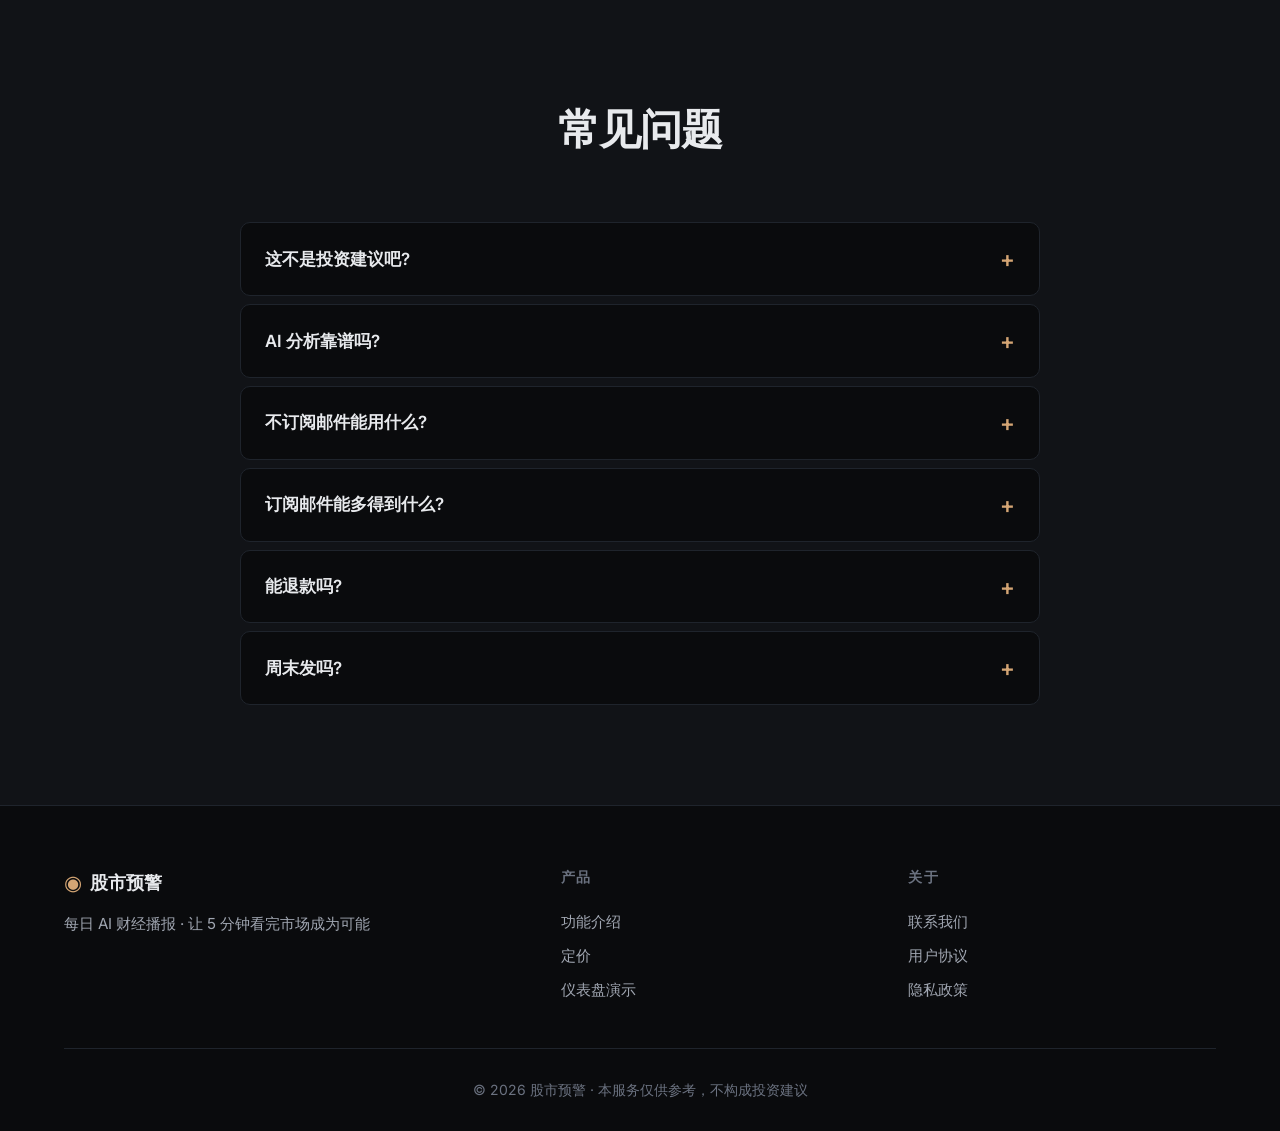
==== commit 721a85f6: "feat: 改为指标全免费 + 邮件订阅 ¥10/月" ====
--- a/index.html
+++ b/index.html
@@ -23,7 +23,7 @@
       <a href="#features">功能</a>
       <a href="#pricing">定价</a>
       <a href="dashboard.html">仪表盘演示</a>
-      <a href="#" class="btn-primary btn-sm">立即订阅</a>
+      <a href="#pricing" class="btn-primary btn-sm">订阅邮件</a>
     </div>
   </div>
 </nav>
@@ -47,8 +47,8 @@
     </p>
 
     <div class="hero-cta">
-      <a href="#pricing" class="btn-primary btn-lg">¥19.9/月 立即订阅</a>
-      <a href="dashboard.html" class="btn-ghost btn-lg">看看长什么样 →</a>
+      <a href="dashboard.html" class="btn-primary btn-lg">免费查看实时指标 →</a>
+      <a href="#pricing" class="btn-ghost btn-lg">订阅每日 AI 邮件 ¥10/月</a>
     </div>
 
     <div class="hero-meta">
@@ -133,52 +133,46 @@
 <!-- PRICING -->
 <section id="pricing" class="pricing">
   <div class="container">
-    <h2 class="section-title">透明定价<span class="accent">. 随时取消</span></h2>
-    <p class="section-desc">早鸟价限时 ¥19.9/月，正式版本 ¥39/月</p>
-
-    <div class="plans">
+    <h2 class="section-title">所有指标<span class="accent">永久免费</span></h2>
+    <p class="section-desc">想每天收到 AI 写好的深度分析？订阅邮件版 ¥10/月，一杯奶茶钱</p>
+
+    <div class="plans plans-two">
+      <!-- 免费 -->
       <div class="plan">
-        <div class="plan-name">免费体验</div>
-        <div class="plan-price">¥0</div>
+        <div class="plan-name">免费版</div>
+        <div class="plan-price">¥0<small>/永久</small></div>
+        <div class="plan-old">注册即用，无需付费</div>
         <ul class="plan-feat">
-          <li>✓ 每日宏观仪表盘</li>
-          <li>✓ 当日摘要（前 200 字）</li>
-          <li>✗ 完整 AI 分析</li>
-          <li>✗ 语音播报</li>
-          <li>✗ 历史归档</li>
+          <li>✓ 12+ 实时风险指标</li>
+          <li>✓ 自动判定<b class="green">正常</b>/<b class="amber">警戒</b>/<b class="red">危险</b></li>
+          <li>✓ CNN Fear & Greed 情绪计</li>
+          <li>✓ 美股 / A股 / 美债 / 信用利差</li>
+          <li>✓ 每日当日摘要</li>
+          <li>✓ 历史指标归档</li>
         </ul>
-        <a href="#" class="btn-ghost btn-full">立即体验</a>
-      </div>
-
+        <a href="dashboard.html" class="btn-ghost btn-full">立即查看仪表盘 →</a>
+      </div>
+
+      <!-- 邮件订阅 -->
       <div class="plan plan-pro">
-        <div class="plan-badge">早鸟限定</div>
-        <div class="plan-name">专业版</div>
-        <div class="plan-price">¥19.9<small>/月</small></div>
-        <div class="plan-old">原价 ¥39/月</div>
+        <div class="plan-badge">深度专属</div>
+        <div class="plan-name">邮件订阅</div>
+        <div class="plan-price">¥10<small>/月</small></div>
+        <div class="plan-old">¥100/年 · 立省 ¥20</div>
         <ul class="plan-feat">
-          <li>✓ 完整 AI 9 维度分析</li>
-          <li>✓ MP3 语音播报</li>
-          <li>✓ 实时宏观仪表盘</li>
-          <li>✓ 历史归档检索</li>
-          <li>✓ 重大事件实时推送</li>
+          <li>✓ <b>免费版全部功能</b></li>
+          <li>✓ 每日 08:00 邮件准时送达</li>
+          <li>✓ Claude AI 9 维度深度分析</li>
+          <li>✓ MP3 语音播报（通勤可听）</li>
+          <li>✓ HTML 排版精美晨报</li>
+          <li>✓ 重大风险事件实时邮件预警</li>
+          <li>✓ 7 天无理由退款</li>
         </ul>
-        <a href="#" class="btn-primary btn-full">立即订阅</a>
-      </div>
-
-      <div class="plan">
-        <div class="plan-name">年度版</div>
-        <div class="plan-price">¥199<small>/年</small></div>
-        <div class="plan-old">月省 ¥3.3 (相当于八折)</div>
-        <ul class="plan-feat">
-          <li>✓ 专业版全部功能</li>
-          <li>✓ 一次付费用一年</li>
-          <li>✓ 优先支持</li>
-          <li>✓ 重大策略复盘</li>
-          <li>✓ 早期新功能内测</li>
-        </ul>
-        <a href="#" class="btn-ghost btn-full">选择年度</a>
-      </div>
-    </div>
+        <a href="#subscribe" class="btn-primary btn-full">立即订阅 ¥10/月</a>
+      </div>
+    </div>
+
+    <p class="pricing-note">💡 网站所有指标永久免费 · 邮件订阅纯粹为图省事的朋友准备</p>
   </div>
 </section>
 
@@ -196,12 +190,16 @@
         <p>我们用的是 Anthropic Claude 旗舰模型，是目前公认推理能力最强的 AI 之一。它不预测涨跌，而是帮你结构化梳理当天的关键信息和影响逻辑。</p>
       </details>
       <details>
-        <summary>怎么收到播报?</summary>
-        <p>每天 08:00 你会在本网站看到当日完整播报。也可以扫码绑定微信，新内容实时通知。</p>
+        <summary>不订阅邮件能用什么?</summary>
+        <p>所有指标永久免费：12+ 风险指标实时监控、自动预警判定、Fear & Greed 情绪计、历史归档。打开网站就能看，不需要登录或付费。</p>
+      </details>
+      <details>
+        <summary>订阅邮件能多得到什么?</summary>
+        <p>每天 08:00 准时收到 Claude AI 写好的 9 维度深度分析（约 1200 字）+ MP3 语音播报。重大风险事件还会实时邮件预警。</p>
       </details>
       <details>
         <summary>能退款吗?</summary>
-        <p>订阅后 7 天内全额退款，无需理由。</p>
+        <p>邮件订阅 7 天内全额退款，无需理由。</p>
       </details>
       <details>
         <summary>周末发吗?</summary>
--- a/styles.css
+++ b/styles.css
@@ -425,6 +425,21 @@
   gap: 20px;
   margin-top: 60px;
 }
+.plans-two {
+  grid-template-columns: repeat(2, 1fr);
+  max-width: 900px;
+  margin-left: auto;
+  margin-right: auto;
+}
+.pricing-note {
+  text-align: center;
+  color: var(--text-mute);
+  font-size: var(--tx-small);
+  margin-top: 40px;
+}
+.plan-feat b.green  { color: var(--green); font-weight: 600; }
+.plan-feat b.amber  { color: var(--amber); font-weight: 600; }
+.plan-feat b.red    { color: var(--red);   font-weight: 600; }
 .plan {
   background: var(--bg-elev);
   border: 1px solid var(--border);
@@ -585,7 +600,7 @@
   .hero-meta { grid-template-columns: repeat(2, 1fr); gap: 20px; }
   .bento { grid-template-columns: 1fr; }
   .bento-card.span-2 { grid-column: span 1; }
-  .plans { grid-template-columns: 1fr; }
+  .plans, .plans-two { grid-template-columns: 1fr; }
   .plan-pro { transform: none; }
   .footer-top { grid-template-columns: 1fr; gap: 40px; }
 }
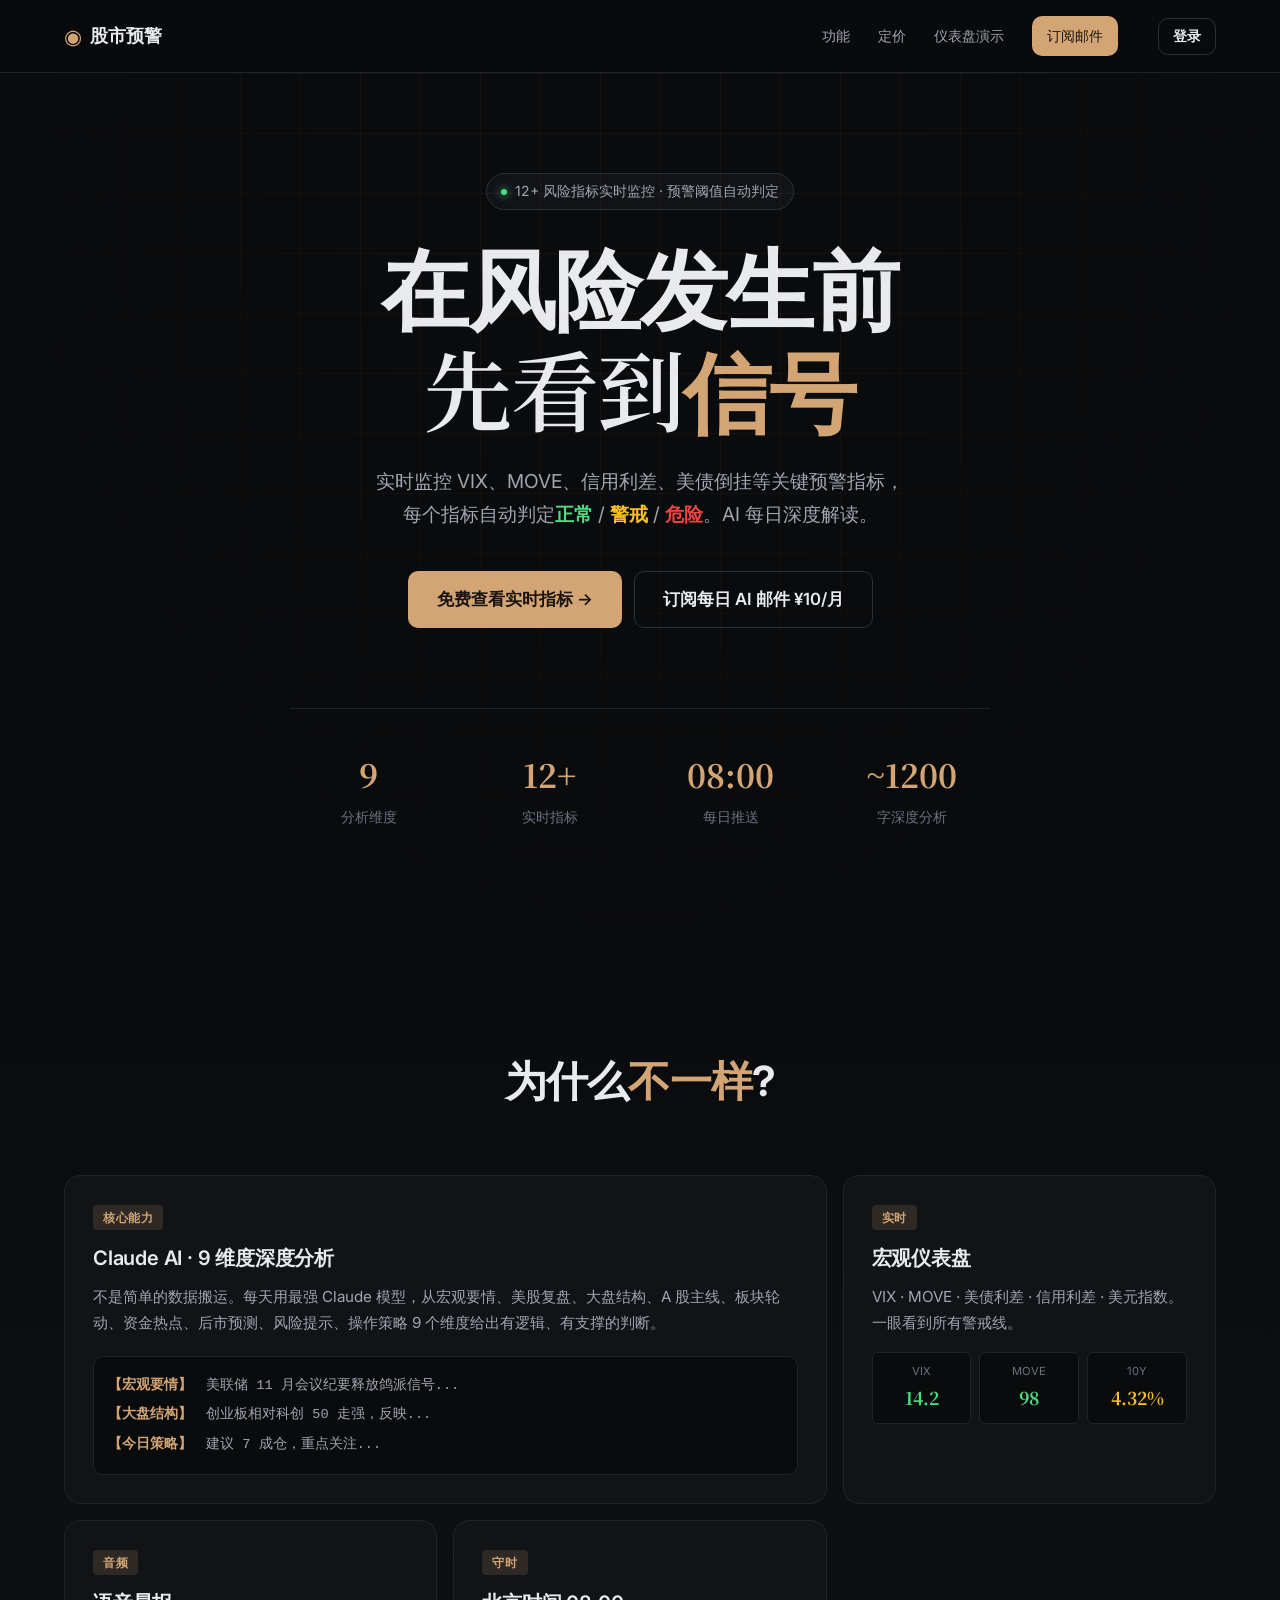
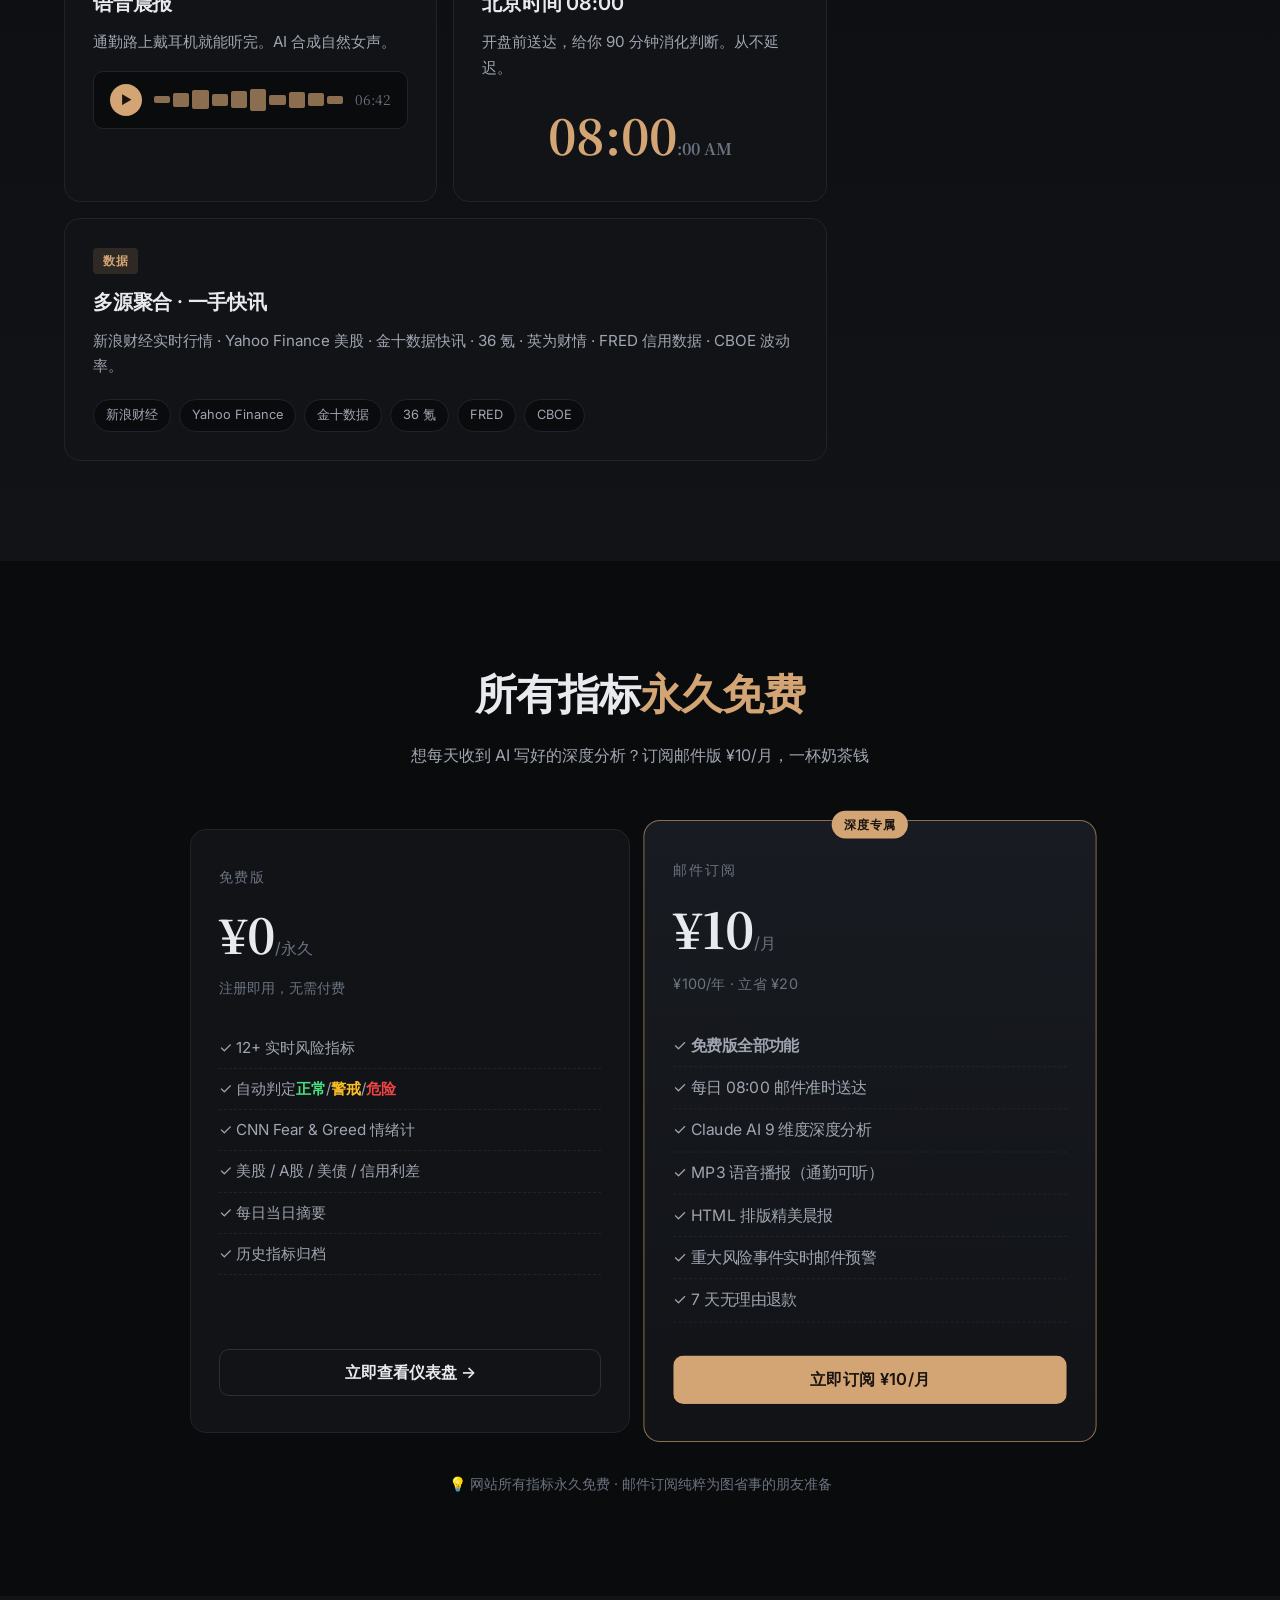
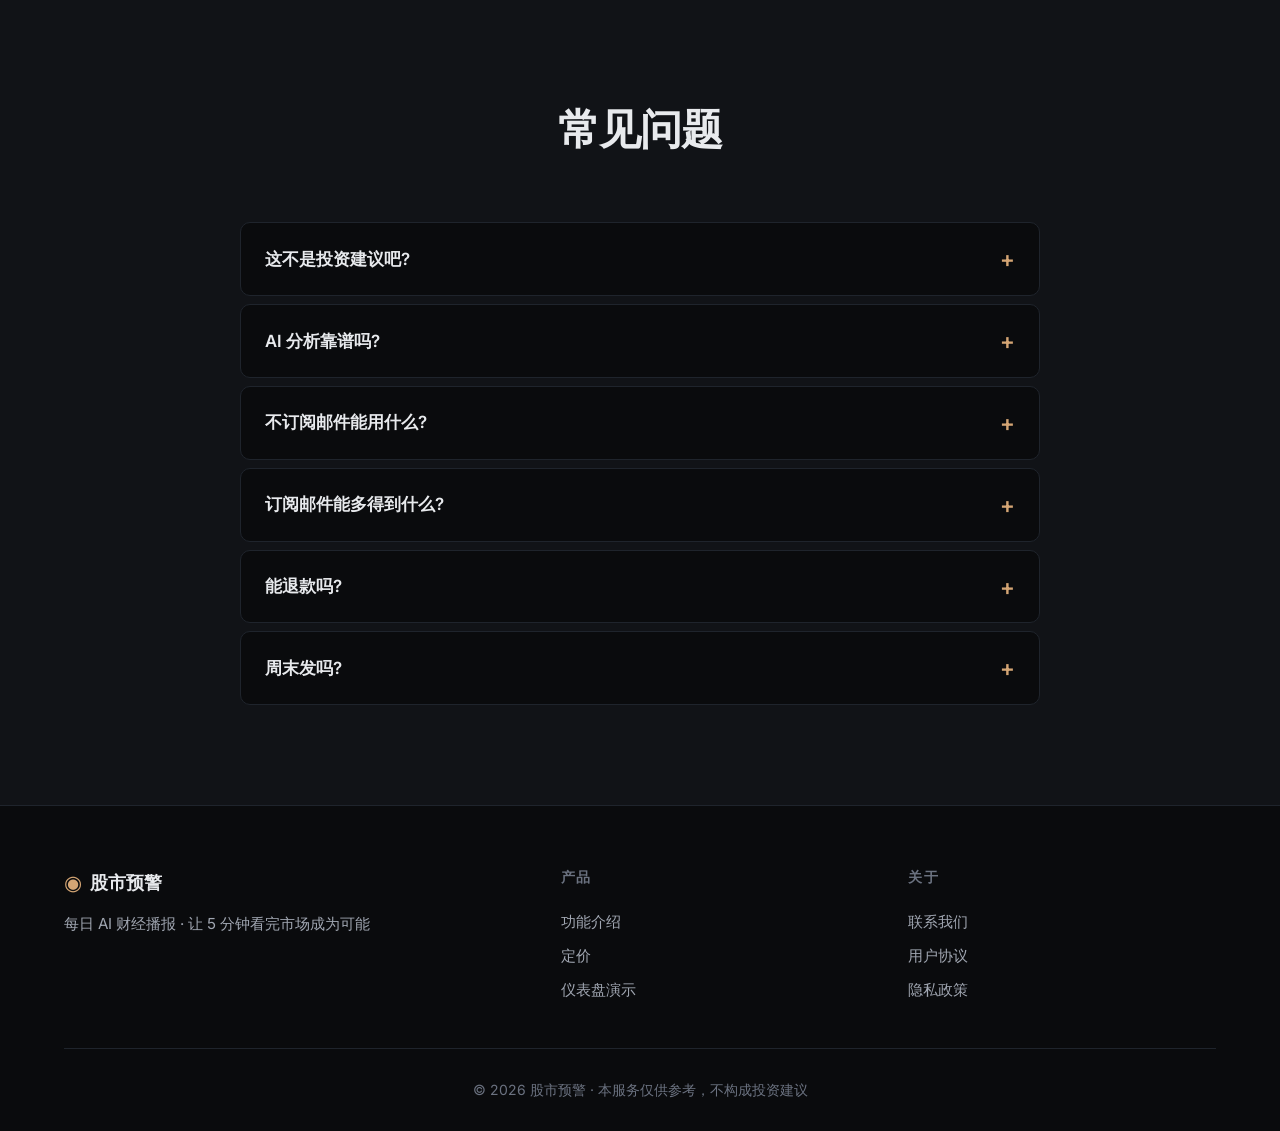
==== commit 855ddf89: "feat: 邮箱登录 + 订阅系统 + 管理后台 (Cloudflare Workers + D1 + KV)" ====
--- a/index.html
+++ b/index.html
@@ -9,6 +9,7 @@
 <link rel="preconnect" href="https://fonts.gstatic.com" crossorigin>
 <link href="https://fonts.googleapis.com/css2?family=Inter:wght@400;500;600;700;800&family=Noto+Serif+SC:wght@400;600;700&display=swap" rel="stylesheet">
 <link rel="stylesheet" href="styles.css">
+<link rel="stylesheet" href="app.css">
 </head>
 <body>
 
@@ -168,7 +169,7 @@
           <li>✓ 重大风险事件实时邮件预警</li>
           <li>✓ 7 天无理由退款</li>
         </ul>
-        <a href="#subscribe" class="btn-primary btn-full">立即订阅 ¥10/月</a>
+        <a href="subscribe.html" class="btn-primary btn-full">立即订阅 ¥10/月</a>
       </div>
     </div>
 
@@ -241,5 +242,6 @@
   </div>
 </footer>
 
+<script src="app.js"></script>
 </body>
 </html>
--- a/app.css
+++ b/app.css
@@ -0,0 +1,210 @@
+/* 登录弹窗 + 账户页 + 管理员页公用样式 */
+
+/* ── 弹窗 ── */
+.modal-mask {
+  position: fixed;
+  inset: 0;
+  background: rgba(0,0,0,0.6);
+  backdrop-filter: blur(8px);
+  display: flex;
+  align-items: center;
+  justify-content: center;
+  z-index: 200;
+  animation: fadeIn 0.2s var(--ease);
+}
+@keyframes fadeIn { from { opacity: 0 } to { opacity: 1 } }
+
+.modal {
+  background: var(--bg-elev);
+  border: 1px solid var(--border-strong);
+  border-radius: var(--r-lg);
+  width: 100%;
+  max-width: 420px;
+  margin: 20px;
+  padding: 32px;
+  position: relative;
+  animation: slideUp 0.3s var(--ease);
+}
+@keyframes slideUp { from { transform: translateY(20px); opacity: 0 } to { transform: translateY(0); opacity: 1 } }
+
+.modal-close {
+  position: absolute;
+  top: 14px;
+  right: 14px;
+  background: transparent;
+  border: none;
+  color: var(--text-mute);
+  font-size: 1.6rem;
+  cursor: pointer;
+  width: 32px;
+  height: 32px;
+  border-radius: 50%;
+  display: flex;
+  align-items: center;
+  justify-content: center;
+  line-height: 1;
+}
+.modal-close:hover { background: var(--bg); color: var(--text); }
+
+.modal-head h3 {
+  font-size: 1.4rem;
+  font-weight: 700;
+  margin-bottom: 8px;
+}
+.modal-head p {
+  color: var(--text-soft);
+  font-size: 0.9rem;
+  margin-bottom: 24px;
+}
+
+.modal-body label {
+  display: block;
+  font-size: 0.85rem;
+  color: var(--text-soft);
+  margin-bottom: 8px;
+  font-weight: 500;
+}
+.modal-body input {
+  width: 100%;
+  padding: 12px 16px;
+  background: var(--bg);
+  border: 1px solid var(--border-strong);
+  border-radius: var(--r-md);
+  color: var(--text);
+  font-size: 1rem;
+  font-family: inherit;
+  margin-bottom: 16px;
+  transition: border-color 0.2s;
+}
+.modal-body input:focus {
+  outline: none;
+  border-color: var(--accent);
+}
+.modal-body input#login-code {
+  letter-spacing: 8px;
+  font-size: 1.5rem;
+  text-align: center;
+  font-weight: 700;
+  font-family: var(--font-serif);
+}
+
+.form-hint {
+  font-size: 0.85rem;
+  color: var(--text-mute);
+  margin-bottom: 14px;
+}
+
+.login-msg {
+  margin-top: 14px;
+  padding: 10px 14px;
+  border-radius: var(--r-md);
+  font-size: 0.9rem;
+  min-height: 1.2em;
+}
+.login-msg-error   { background: rgba(239,68,68,0.1); color: var(--red); }
+.login-msg-success { background: rgba(74,222,128,0.1); color: var(--green); }
+.login-msg-info    { background: rgba(212,165,116,0.1); color: var(--accent); }
+
+/* ── 用户徽章 ── */
+.user-email {
+  font-size: 0.85rem;
+  color: var(--text-soft);
+  max-width: 120px;
+  overflow: hidden;
+  text-overflow: ellipsis;
+  white-space: nowrap;
+}
+.user-badge {
+  font-size: 0.7rem;
+  padding: 2px 8px;
+  border-radius: 999px;
+  font-weight: 600;
+}
+.user-badge.paid {
+  background: rgba(74,222,128,0.15);
+  color: var(--green);
+}
+
+/* ── 通用页面布局 ── */
+.page {
+  padding: 60px 0 100px;
+  min-height: 80vh;
+}
+.page-head {
+  margin-bottom: 40px;
+  padding-bottom: 24px;
+  border-bottom: 1px solid var(--border);
+}
+.page-head h1 {
+  font-family: var(--font-serif);
+  font-size: 2.2rem;
+  font-weight: 700;
+  letter-spacing: -0.02em;
+}
+.page-head p {
+  color: var(--text-soft);
+  margin-top: 8px;
+}
+
+.panel {
+  background: var(--bg-elev);
+  border: 1px solid var(--border);
+  border-radius: var(--r-lg);
+  padding: 28px;
+  margin-bottom: 24px;
+}
+.panel h3 {
+  font-size: 1.2rem;
+  margin-bottom: 16px;
+}
+
+/* ── 表格 ── */
+.tbl {
+  width: 100%;
+  border-collapse: collapse;
+}
+.tbl th, .tbl td {
+  padding: 12px 14px;
+  text-align: left;
+  border-bottom: 1px solid var(--border);
+  font-size: 0.9rem;
+}
+.tbl th {
+  color: var(--text-mute);
+  font-size: 0.75rem;
+  font-weight: 600;
+  text-transform: uppercase;
+  letter-spacing: 0.08em;
+}
+.tbl td b { color: var(--text); }
+
+.badge {
+  display: inline-block;
+  padding: 3px 10px;
+  border-radius: 4px;
+  font-size: 0.75rem;
+  font-weight: 600;
+}
+.badge-pending   { background: rgba(251,191,36,0.15); color: var(--amber); }
+.badge-approved  { background: rgba(74,222,128,0.15); color: var(--green); }
+.badge-rejected  { background: rgba(239,68,68,0.15); color: var(--red); }
+
+/* ── QR 二维码区 ── */
+.qr-box {
+  background: white;
+  padding: 16px;
+  border-radius: var(--r-md);
+  display: inline-block;
+}
+.qr-box img {
+  display: block;
+  width: 240px;
+  height: 240px;
+  object-fit: contain;
+}
+.qr-label {
+  text-align: center;
+  margin-top: 10px;
+  color: var(--text-soft);
+  font-size: 0.9rem;
+}
